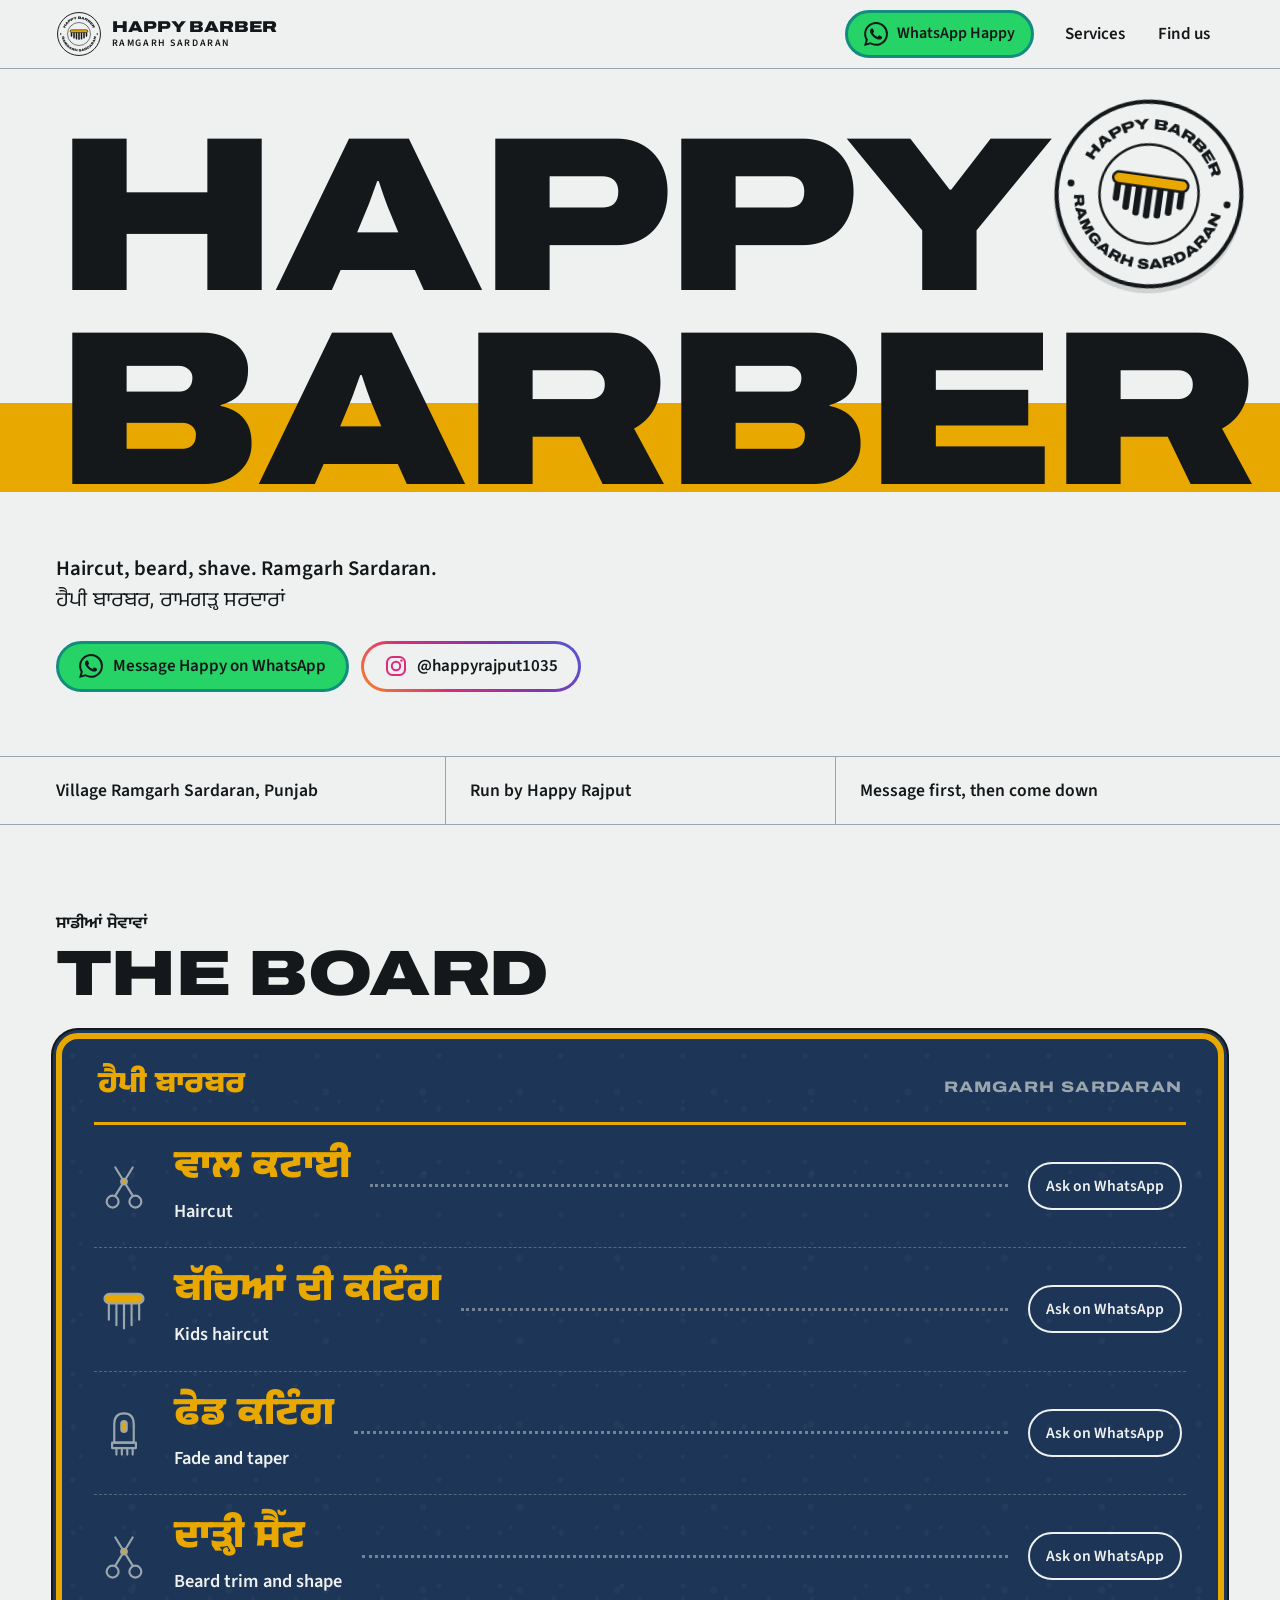
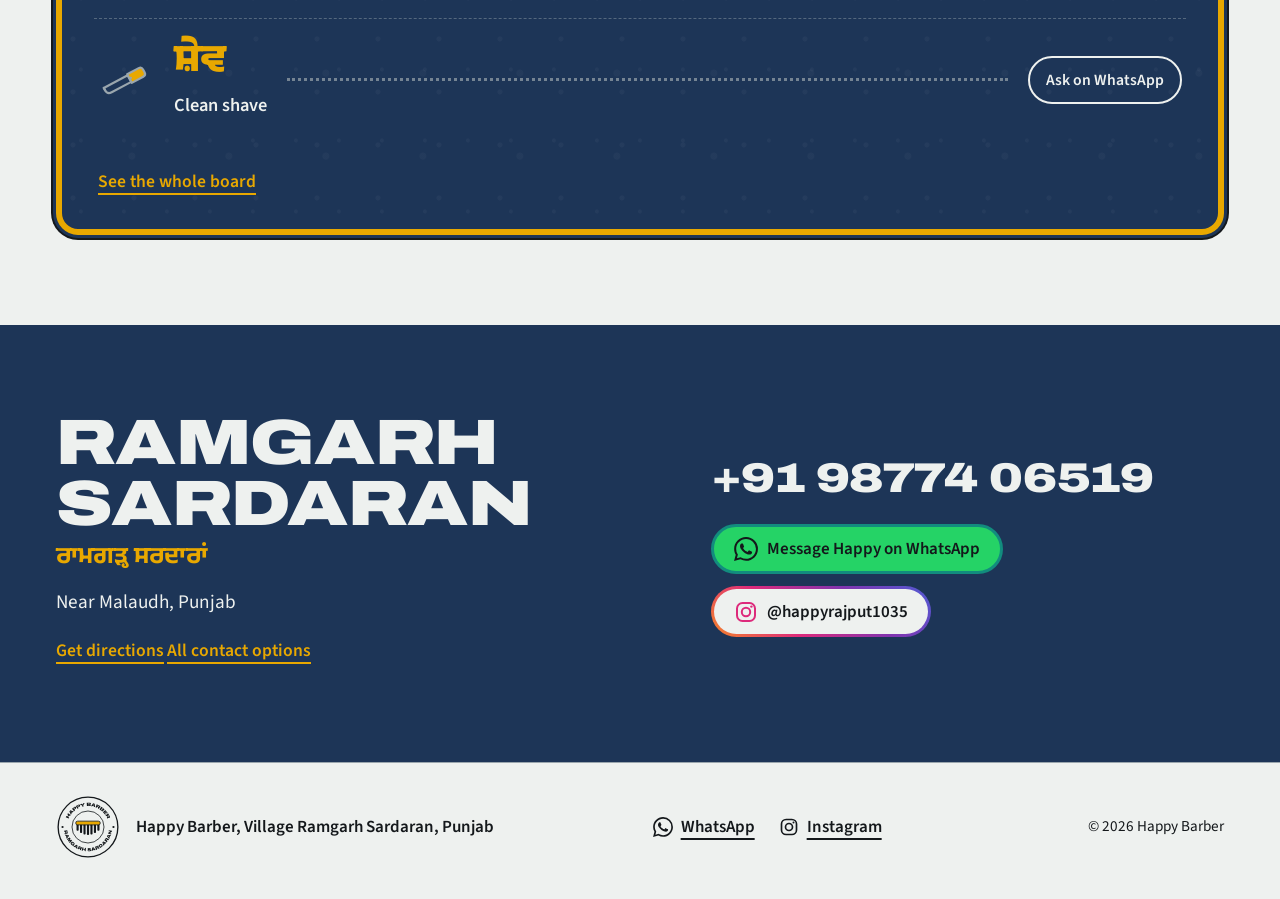
==== index.html @ 58f1adb6 "Build the Happy Barber site: home, services board and contact pages, comb-smile seal, styles and scr" ====
<!DOCTYPE html>
<html lang="en" class="no-js">
<head>
<meta charset="utf-8">
<meta name="viewport" content="width=device-width, initial-scale=1">
<title>Happy Barber, Ramgarh Sardaran | Haircut, beard and shave</title>
<meta name="description" content="Happy Barber is the village barber of Ramgarh Sardaran, Punjab. Haircut, beard and shave. Message Happy Rajput on WhatsApp and come down.">
<meta name="theme-color" content="#EEF1EF">
<meta property="og:type" content="website">
<meta property="og:site_name" content="Happy Barber">
<meta property="og:title" content="Happy Barber, Ramgarh Sardaran | Haircut, beard and shave">
<meta property="og:description" content="Happy Barber is the village barber of Ramgarh Sardaran, Punjab. Haircut, beard and shave. Message Happy Rajput on WhatsApp and come down.">
<meta property="og:image" content="images/og-card.png">
<meta property="og:image:width" content="1200">
<meta property="og:image:height" content="630">
<meta property="og:image:alt" content="Happy Barber seal and wordmark, Ramgarh Sardaran">
<meta name="twitter:card" content="summary_large_image">
<meta name="twitter:title" content="Happy Barber, Ramgarh Sardaran | Haircut, beard and shave">
<meta name="twitter:description" content="Happy Barber is the village barber of Ramgarh Sardaran, Punjab. Haircut, beard and shave. Message Happy Rajput on WhatsApp and come down.">
<meta name="twitter:image" content="images/og-card.png">
<link rel="icon" href="images/favicon.svg" type="image/svg+xml">
<link rel="apple-touch-icon" href="images/apple-touch-icon.png">
<link rel="preconnect" href="https://fonts.googleapis.com">
<link rel="preconnect" href="https://fonts.gstatic.com" crossorigin>
<link rel="stylesheet" href="https://fonts.googleapis.com/css2?family=Anek+Gurmukhi:wght@400..800&amp;family=Archivo:wdth,wght@125,800..900&amp;family=Source+Sans+3:wght@400;600&amp;display=swap">
<link rel="stylesheet" href="styles.css">
<script src="main.js"></script>
<script type="application/ld+json">
{
  "@context": "https://schema.org",
  "@type": "HairSalon",
  "name": "Happy Barber",
  "telephone": "+919877406519",
  "address": {
    "@type": "PostalAddress",
    "addressLocality": "Ramgarh Sardaran",
    "addressRegion": "Punjab",
    "postalCode": "141119",
    "addressCountry": "IN"
  },
  "sameAs": ["https://www.instagram.com/happyrajput1035/"]
}
</script>
</head>
<body>
<a class="skip-link" href="#main">Skip to content</a>
<header class="site-header" id="top">
  <div class="wrap site-header__inner">
    <a class="lockup" href="index.html" aria-label="Happy Barber, Ramgarh Sardaran, home">
      <!-- fallback logo, designed in-house, replace if the client supplies a real one -->
      <img src="images/logo.svg" width="46" height="46" alt="">
      <span>
        <span class="lockup__name">Happy Barber</span>
        <span class="lockup__sub">Ramgarh Sardaran</span>
      </span>
    </a>
    <a class="btn btn--wa btn--sm wa-pill" href="https://wa.me/919877406519?text=Sat%20Sri%20Akal%20Happy%2C%20I%20want%20to%20book%20a%20cut." target="_blank" rel="noopener noreferrer" aria-label="WhatsApp Happy">
      <svg viewBox="0 0 24 24" aria-hidden="true" focusable="false"><path d="M17.472 14.382c-.297-.149-1.758-.867-2.03-.967-.273-.099-.471-.148-.67.15-.197.297-.767.966-.94 1.164-.173.199-.347.223-.644.075-.297-.15-1.255-.463-2.39-1.475-.883-.788-1.48-1.761-1.653-2.059-.173-.297-.018-.458.13-.606.134-.133.298-.347.446-.52.149-.174.198-.298.298-.497.099-.198.05-.371-.025-.52-.075-.149-.669-1.612-.916-2.207-.242-.579-.487-.5-.669-.51-.173-.008-.371-.01-.57-.01-.198 0-.52.074-.792.372-.272.297-1.04 1.016-1.04 2.479 0 1.462 1.065 2.875 1.213 3.074.149.198 2.096 3.2 5.077 4.487.709.306 1.262.489 1.694.625.712.227 1.36.195 1.871.118.571-.085 1.758-.719 2.006-1.413.248-.694.248-1.289.173-1.413-.074-.124-.272-.198-.57-.347m-5.421 7.403h-.004a9.87 9.87 0 01-5.031-1.378l-.361-.214-3.741.982.998-3.648-.235-.374a9.86 9.86 0 01-1.51-5.26c.001-5.45 4.436-9.884 9.888-9.884 2.64 0 5.122 1.03 6.988 2.898a9.825 9.825 0 012.893 6.994c-.003 5.45-4.437 9.884-9.885 9.884m8.413-18.297A11.815 11.815 0 0012.05 0C5.495 0 .16 5.335.157 11.892c0 2.096.547 4.142 1.588 5.945L.057 24l6.305-1.654a11.882 11.882 0 005.683 1.448h.005c6.554 0 11.89-5.335 11.893-11.893a11.821 11.821 0 00-3.48-8.413Z"/></svg><span class="wa-pill__text">WhatsApp<span class="wa-pill__extra"> Happy</span></span>
    </a>
    <button class="nav-toggle" type="button" aria-expanded="false" aria-controls="site-nav" aria-label="Menu">
      <span class="nav-toggle__bars"></span>
    </button>
    <nav class="site-nav" id="site-nav" aria-label="Main">
      <a href="services.html">Services</a>
      <a href="contact.html">Find us</a>
    </nav>
  </div>
</header>
<main id="main" tabindex="-1">

  <section class="hero" aria-labelledby="hero-title">
    <!-- fallback logo, designed in-house, replace if the client supplies a real one -->
    <img class="hero__seal" src="images/logo.svg" width="300" height="300" alt="Happy Barber seal, a comb whose teeth form a smile">
    <div class="wrap hero__inner">
      <h1 class="hero__mark" id="hero-title"><span>Happy</span><span class="hero__barber">Barber</span></h1>
      <div class="hero__body">
        <p class="hero__line">Haircut, beard, shave. Ramgarh Sardaran.</p>
        <p class="hero__pa" lang="pa">ਹੈਪੀ ਬਾਰਬਰ, ਰਾਮਗੜ੍ਹ ਸਰਦਾਰਾਂ</p>
        <div class="hero__cta">
          <a class="btn btn--wa" href="https://wa.me/919877406519?text=Sat%20Sri%20Akal%20Happy%2C%20I%20want%20to%20book%20a%20cut." target="_blank" rel="noopener noreferrer"><svg viewBox="0 0 24 24" aria-hidden="true" focusable="false"><path d="M17.472 14.382c-.297-.149-1.758-.867-2.03-.967-.273-.099-.471-.148-.67.15-.197.297-.767.966-.94 1.164-.173.199-.347.223-.644.075-.297-.15-1.255-.463-2.39-1.475-.883-.788-1.48-1.761-1.653-2.059-.173-.297-.018-.458.13-.606.134-.133.298-.347.446-.52.149-.174.198-.298.298-.497.099-.198.05-.371-.025-.52-.075-.149-.669-1.612-.916-2.207-.242-.579-.487-.5-.669-.51-.173-.008-.371-.01-.57-.01-.198 0-.52.074-.792.372-.272.297-1.04 1.016-1.04 2.479 0 1.462 1.065 2.875 1.213 3.074.149.198 2.096 3.2 5.077 4.487.709.306 1.262.489 1.694.625.712.227 1.36.195 1.871.118.571-.085 1.758-.719 2.006-1.413.248-.694.248-1.289.173-1.413-.074-.124-.272-.198-.57-.347m-5.421 7.403h-.004a9.87 9.87 0 01-5.031-1.378l-.361-.214-3.741.982.998-3.648-.235-.374a9.86 9.86 0 01-1.51-5.26c.001-5.45 4.436-9.884 9.888-9.884 2.64 0 5.122 1.03 6.988 2.898a9.825 9.825 0 012.893 6.994c-.003 5.45-4.437 9.884-9.885 9.884m8.413-18.297A11.815 11.815 0 0012.05 0C5.495 0 .16 5.335.157 11.892c0 2.096.547 4.142 1.588 5.945L.057 24l6.305-1.654a11.882 11.882 0 005.683 1.448h.005c6.554 0 11.89-5.335 11.893-11.893a11.821 11.821 0 00-3.48-8.413Z"/></svg>Message Happy on WhatsApp</a>
          <a class="btn btn--ig" href="https://www.instagram.com/happyrajput1035/" target="_blank" rel="noopener noreferrer"><svg viewBox="0 0 24 24" aria-hidden="true" focusable="false"><rect x="3" y="3" width="18" height="18" rx="5.5"/><circle cx="12" cy="12" r="4.2"/><circle class="dot" cx="17.4" cy="6.6" r="1.2"/></svg>@happyrajput1035</a>
        </div>
      </div>
    </div>
  </section>

  <section class="facts" aria-label="At a glance">
    <div class="wrap">
      <ul>
        <li>Village Ramgarh Sardaran, Punjab</li>
        <li>Run by Happy Rajput</li>
        <li>Message first, then come down</li>
      </ul>
    </div>
  </section>

  <section class="section" aria-labelledby="board-title">
    <div class="wrap">
      <div class="section__head">
        <span class="eyebrow" lang="pa">ਸਾਡੀਆਂ ਸੇਵਾਵਾਂ</span>
        <h2 class="display section__title" id="board-title">The Board</h2>
      </div>
      <!-- TO CONFIRM: the service list is a generic village barber menu, not Happy's confirmed list. -->
    <div class="board">
      <div class="board__plate">
        <span class="board__plate-pa" lang="pa">ਹੈਪੀ ਬਾਰਬਰ</span>
        <span class="board__plate-en">Ramgarh Sardaran</span>
      </div>
      <ul class="board__rows">
      <li class="board__row">
        <svg class="tool" viewBox="0 0 48 48" aria-hidden="true" focusable="false"><use href="#t-scissors"/></svg>
        <div class="board__text">
          <span class="board__pa" lang="pa">ਵਾਲ ਕਟਾਈ</span>
          <span class="board__en">Haircut</span>
        </div>
        <div class="board__action">
          <span class="board__leader" aria-hidden="true"></span>
          <!-- <span class="rate">Rs 000</span> -->
          <a class="pill" data-service="haircut" href="https://wa.me/919877406519?text=Sat%20Sri%20Akal%20Happy%2C%20I%20want%20a%20haircut%20at%20your%20shop%20in%20Ramgarh%20Sardaran.%20Are%20you%20free%20today%3F" target="_blank" rel="noopener noreferrer">Ask on WhatsApp<span class="visually-hidden">: Haircut</span></a>
        </div>
      </li>
      <li class="board__row">
        <svg class="tool" viewBox="0 0 48 48" aria-hidden="true" focusable="false"><use href="#t-comb"/></svg>
        <div class="board__text">
          <span class="board__pa" lang="pa">ਬੱਚਿਆਂ ਦੀ ਕਟਿੰਗ</span>
          <span class="board__en">Kids haircut</span>
        </div>
        <div class="board__action">
          <span class="board__leader" aria-hidden="true"></span>
          <!-- <span class="rate">Rs 000</span> -->
          <a class="pill" data-service="kids haircut" href="https://wa.me/919877406519?text=Sat%20Sri%20Akal%20Happy%2C%20I%20want%20a%20kids%20haircut%20at%20your%20shop%20in%20Ramgarh%20Sardaran.%20Are%20you%20free%20today%3F" target="_blank" rel="noopener noreferrer">Ask on WhatsApp<span class="visually-hidden">: Kids haircut</span></a>
        </div>
      </li>
      <li class="board__row">
        <svg class="tool" viewBox="0 0 48 48" aria-hidden="true" focusable="false"><use href="#t-clipper"/></svg>
        <div class="board__text">
          <span class="board__pa" lang="pa">ਫੇਡ ਕਟਿੰਗ</span>
          <span class="board__en">Fade and taper</span>
        </div>
        <div class="board__action">
          <span class="board__leader" aria-hidden="true"></span>
          <!-- <span class="rate">Rs 000</span> -->
          <a class="pill" data-service="fade and taper" href="https://wa.me/919877406519?text=Sat%20Sri%20Akal%20Happy%2C%20I%20want%20a%20fade%20and%20taper%20at%20your%20shop%20in%20Ramgarh%20Sardaran.%20Are%20you%20free%20today%3F" target="_blank" rel="noopener noreferrer">Ask on WhatsApp<span class="visually-hidden">: Fade and taper</span></a>
        </div>
      </li>
      <li class="board__row">
        <svg class="tool" viewBox="0 0 48 48" aria-hidden="true" focusable="false"><use href="#t-scissors"/></svg>
        <div class="board__text">
          <span class="board__pa" lang="pa">ਦਾੜ੍ਹੀ ਸੈੱਟ</span>
          <span class="board__en">Beard trim and shape</span>
        </div>
        <div class="board__action">
          <span class="board__leader" aria-hidden="true"></span>
          <!-- <span class="rate">Rs 000</span> -->
          <a class="pill" data-service="beard trim and shape" href="https://wa.me/919877406519?text=Sat%20Sri%20Akal%20Happy%2C%20I%20want%20a%20beard%20trim%20and%20shape%20at%20your%20shop%20in%20Ramgarh%20Sardaran.%20Are%20you%20free%20today%3F" target="_blank" rel="noopener noreferrer">Ask on WhatsApp<span class="visually-hidden">: Beard trim and shape</span></a>
        </div>
      </li>
      <li class="board__row">
        <svg class="tool" viewBox="0 0 48 48" aria-hidden="true" focusable="false"><use href="#t-razor"/></svg>
        <div class="board__text">
          <span class="board__pa" lang="pa">ਸ਼ੇਵ</span>
          <span class="board__en">Clean shave</span>
        </div>
        <div class="board__action">
          <span class="board__leader" aria-hidden="true"></span>
          <!-- <span class="rate">Rs 000</span> -->
          <a class="pill" data-service="clean shave" href="https://wa.me/919877406519?text=Sat%20Sri%20Akal%20Happy%2C%20I%20want%20a%20clean%20shave%20at%20your%20shop%20in%20Ramgarh%20Sardaran.%20Are%20you%20free%20today%3F" target="_blank" rel="noopener noreferrer">Ask on WhatsApp<span class="visually-hidden">: Clean shave</span></a>
        </div>
      </li>
      </ul>
      <p class="board__more"><a href="services.html">See the whole board</a></p>
    </div>
    </div>
  </section>

  <section class="band" aria-labelledby="find-title">
    <div class="wrap band__grid">
      <div>
        <h2 class="display band__place" id="find-title">Ramgarh Sardaran</h2>
        <span class="band__pa" lang="pa">ਰਾਮਗੜ੍ਹ ਸਰਦਾਰਾਂ</span>
        <p class="band__near">Near Malaudh, Punjab</p>
        <a class="link-light" href="https://www.google.com/maps/search/?api=1&amp;query=Ramgarh+Sardaran+Punjab+141119" target="_blank" rel="noopener noreferrer">Get directions</a>
        <a class="link-light" href="contact.html">All contact options</a>
      </div>
      <div>
        <a class="band__phone" href="tel:+919877406519" aria-label="Call Happy on +91 98774 06519">+91 98774 06519</a>
        <div class="band__cta">
        <a class="btn btn--wa" href="https://wa.me/919877406519?text=Sat%20Sri%20Akal%20Happy%2C%20I%20want%20to%20book%20a%20cut." target="_blank" rel="noopener noreferrer"><svg viewBox="0 0 24 24" aria-hidden="true" focusable="false"><path d="M17.472 14.382c-.297-.149-1.758-.867-2.03-.967-.273-.099-.471-.148-.67.15-.197.297-.767.966-.94 1.164-.173.199-.347.223-.644.075-.297-.15-1.255-.463-2.39-1.475-.883-.788-1.48-1.761-1.653-2.059-.173-.297-.018-.458.13-.606.134-.133.298-.347.446-.52.149-.174.198-.298.298-.497.099-.198.05-.371-.025-.52-.075-.149-.669-1.612-.916-2.207-.242-.579-.487-.5-.669-.51-.173-.008-.371-.01-.57-.01-.198 0-.52.074-.792.372-.272.297-1.04 1.016-1.04 2.479 0 1.462 1.065 2.875 1.213 3.074.149.198 2.096 3.2 5.077 4.487.709.306 1.262.489 1.694.625.712.227 1.36.195 1.871.118.571-.085 1.758-.719 2.006-1.413.248-.694.248-1.289.173-1.413-.074-.124-.272-.198-.57-.347m-5.421 7.403h-.004a9.87 9.87 0 01-5.031-1.378l-.361-.214-3.741.982.998-3.648-.235-.374a9.86 9.86 0 01-1.51-5.26c.001-5.45 4.436-9.884 9.888-9.884 2.64 0 5.122 1.03 6.988 2.898a9.825 9.825 0 012.893 6.994c-.003 5.45-4.437 9.884-9.885 9.884m8.413-18.297A11.815 11.815 0 0012.05 0C5.495 0 .16 5.335.157 11.892c0 2.096.547 4.142 1.588 5.945L.057 24l6.305-1.654a11.882 11.882 0 005.683 1.448h.005c6.554 0 11.89-5.335 11.893-11.893a11.821 11.821 0 00-3.48-8.413Z"/></svg>Message Happy on WhatsApp</a>
        <a class="btn btn--ig" href="https://www.instagram.com/happyrajput1035/" target="_blank" rel="noopener noreferrer"><svg viewBox="0 0 24 24" aria-hidden="true" focusable="false"><rect x="3" y="3" width="18" height="18" rx="5.5"/><circle cx="12" cy="12" r="4.2"/><circle class="dot" cx="17.4" cy="6.6" r="1.2"/></svg>@happyrajput1035</a>
      </div>
      </div>
    </div>
  </section>

  <!-- PHOTO SLOT: from-the-chair row, 3 images, 4:5 -->
  <!-- Hidden by CSS until photos exist. To use it: add the class has-photos to the section,
       then paste three pictures into the row, for example:
       <picture><source srcset="images/example.webp" type="image/webp"><img src="images/example.jpg" alt="Describe what the photo shows" width="800" height="1000" loading="lazy"></picture> -->
  <section class="section chair" aria-labelledby="chair-title">
    <div class="wrap">
      <h2 class="display section__title" id="chair-title">From the chair</h2>
      <div class="chair__row">
      </div>
    </div>
  </section>

</main>
<footer class="site-footer">
  <div class="wrap site-footer__grid">
    <div class="site-footer__id">
      <img src="images/logo.svg" width="64" height="64" alt="Happy Barber seal, a comb with a smile">
      <p class="site-footer__name">Happy Barber, Village Ramgarh Sardaran, Punjab</p>
    </div>
    <div class="site-footer__links">
      <a href="https://wa.me/919877406519?text=Sat%20Sri%20Akal%20Happy%2C%20I%20want%20to%20book%20a%20cut." target="_blank" rel="noopener noreferrer"><svg class="g-wa" viewBox="0 0 24 24" aria-hidden="true" focusable="false"><path d="M17.472 14.382c-.297-.149-1.758-.867-2.03-.967-.273-.099-.471-.148-.67.15-.197.297-.767.966-.94 1.164-.173.199-.347.223-.644.075-.297-.15-1.255-.463-2.39-1.475-.883-.788-1.48-1.761-1.653-2.059-.173-.297-.018-.458.13-.606.134-.133.298-.347.446-.52.149-.174.198-.298.298-.497.099-.198.05-.371-.025-.52-.075-.149-.669-1.612-.916-2.207-.242-.579-.487-.5-.669-.51-.173-.008-.371-.01-.57-.01-.198 0-.52.074-.792.372-.272.297-1.04 1.016-1.04 2.479 0 1.462 1.065 2.875 1.213 3.074.149.198 2.096 3.2 5.077 4.487.709.306 1.262.489 1.694.625.712.227 1.36.195 1.871.118.571-.085 1.758-.719 2.006-1.413.248-.694.248-1.289.173-1.413-.074-.124-.272-.198-.57-.347m-5.421 7.403h-.004a9.87 9.87 0 01-5.031-1.378l-.361-.214-3.741.982.998-3.648-.235-.374a9.86 9.86 0 01-1.51-5.26c.001-5.45 4.436-9.884 9.888-9.884 2.64 0 5.122 1.03 6.988 2.898a9.825 9.825 0 012.893 6.994c-.003 5.45-4.437 9.884-9.885 9.884m8.413-18.297A11.815 11.815 0 0012.05 0C5.495 0 .16 5.335.157 11.892c0 2.096.547 4.142 1.588 5.945L.057 24l6.305-1.654a11.882 11.882 0 005.683 1.448h.005c6.554 0 11.89-5.335 11.893-11.893a11.821 11.821 0 00-3.48-8.413Z"/></svg>WhatsApp</a>
      <a href="https://www.instagram.com/happyrajput1035/" target="_blank" rel="noopener noreferrer"><svg class="g-ig" viewBox="0 0 24 24" aria-hidden="true" focusable="false"><rect x="3" y="3" width="18" height="18" rx="5.5"/><circle cx="12" cy="12" r="4.2"/><circle class="dot" cx="17.4" cy="6.6" r="1.2"/></svg>Instagram</a>
    </div>
    <p class="site-footer__copy">&copy; <span data-year>2026</span> Happy Barber</p>
  </div>
</footer>
<svg class="visually-hidden" aria-hidden="true" focusable="false">
  <symbol id="t-scissors" viewBox="0 0 48 48">
    <path d="M16 32 L32 6"/>
    <path d="M32 32 L16 6"/>
    <circle cx="13.5" cy="37.5" r="5.5"/>
    <circle cx="34.5" cy="37.5" r="5.5"/>
    <circle cx="24" cy="19" r="2.6" fill="var(--sarson)"/>
  </symbol>
  <symbol id="t-comb" viewBox="0 0 48 48">
    <rect x="6" y="9" width="36" height="9" rx="4.5" fill="var(--sarson)"/>
    <path d="M10 18 V33"/>
    <path d="M17 18 V38"/>
    <path d="M24 18 V41"/>
    <path d="M31 18 V38"/>
    <path d="M38 18 V33"/>
  </symbol>
  <symbol id="t-razor" viewBox="0 0 48 48">
    <g transform="rotate(-28 24 25)">
      <path d="M5 21 H30 V28 H9.5 Q5 28 5 23.5 Z"/>
      <path d="M5 21 V23.5"/>
      <path d="M30 20 H42 Q45 20 45 23 V26 Q45 29 42 29 H30 Z" fill="var(--sarson)"/>
      <circle cx="31.5" cy="24.5" r="1" fill="var(--steel)" stroke="none"/>
    </g>
  </symbol>
  <symbol id="t-clipper" viewBox="0 0 48 48">
    <path d="M15 15 Q15 5 24 5 Q33 5 33 15 V32 H15 Z"/>
    <path d="M13 32 H35 V37 H13 Z"/>
    <path d="M17 37 V43"/>
    <path d="M22 37 V43"/>
    <path d="M27 37 V43"/>
    <path d="M32 37 V43"/>
    <rect x="21.5" y="12" width="5" height="10" rx="2.5" fill="var(--sarson)"/>
  </symbol>
</svg>
</body>
</html>
---- styles.css ----
/*
  Happy Barber, Ramgarh Sardaran.
  One stylesheet for all three pages.

  Type pairing, in plain words: Archivo set wide and heavy works like the
  stencilled lettering on a shop front, so it carries the sign. Source Sans 3
  is a friendly humanist sans, so it carries the reading. Anek Gurmukhi carries
  every Punjabi line, set a little bigger than the Latin text beside it because
  Gurmukhi sits smaller on the line.

  Palette comes from the real subject: shaving lather, a steel blade, a
  Punjabi dastaar and winter mustard fields. WhatsApp green and the Instagram
  gradient are used on the contact buttons only.
*/

:root {
  --lather: #EEF1EF;
  --razor: #14181B;
  --dastaar: #1D3557;
  --sarson: #E8A800;
  --steel: #9AA6AD;

  --wa: #25D366;
  --wa-deep: #128C7E;
  --ig-1: #F58529;
  --ig-2: #DD2A7B;
  --ig-3: #8134AF;
  --ig-4: #515BD4;

  --font-display: "Archivo", system-ui, -apple-system, "Segoe UI", Roboto, sans-serif;
  --font-body: "Source Sans 3", system-ui, -apple-system, "Segoe UI", Roboto, sans-serif;
  --font-pa: "Anek Gurmukhi", "Noto Sans Gurmukhi", "Raavi", system-ui, -apple-system, "Segoe UI", Roboto, sans-serif;

  --gutter: 16px;
  --max: 1200px;
  --radius: 22px;
  --header-h: 68px;
}

*, *::before, *::after { box-sizing: border-box; }

html {
  -webkit-text-size-adjust: 100%;
  text-size-adjust: 100%;
}

body {
  margin: 0;
  background: var(--lather);
  color: var(--razor);
  font-family: var(--font-body);
  font-size: 1.0625rem;
  line-height: 1.55;
  font-weight: 400;
}

img, svg { display: block; max-width: 100%; }

h1, h2, h3, p, ul, ol, figure { margin: 0; }

ul, ol { padding: 0; list-style: none; }

a { color: inherit; }

[lang="pa"] {
  font-family: var(--font-pa);
  font-size: 1.12em;
  line-height: 1.35;
}

[id] { scroll-margin-top: calc(var(--header-h) + 16px); }

/* Focus: sarson ring with a razor inner ring so it shows on every background. */
:focus-visible {
  outline: 3px solid var(--sarson);
  outline-offset: 3px;
  box-shadow: 0 0 0 3px var(--razor);
}

.visually-hidden {
  position: absolute;
  width: 1px;
  height: 1px;
  margin: -1px;
  padding: 0;
  overflow: hidden;
  clip: rect(0 0 0 0);
  white-space: nowrap;
  border: 0;
}

.skip-link {
  position: absolute;
  left: var(--gutter);
  top: 8px;
  z-index: 100;
  padding: 0.75rem 1rem;
  background: var(--razor);
  color: var(--lather);
  font-weight: 600;
  transform: translateY(-200%);
}
.skip-link:focus { transform: translateY(0); }

.wrap {
  width: 100%;
  max-width: var(--max);
  margin-inline: auto;
  padding-inline: var(--gutter);
}

/* Display lettering */
.display {
  font-family: var(--font-display);
  font-stretch: 125%;
  font-weight: 900;
  text-transform: uppercase;
  letter-spacing: -0.01em;
  line-height: 0.95;
}

.eyebrow {
  display: block;
  margin-bottom: 0.4rem;
  font-weight: 600;
  font-size: 1.05rem;
}

/* ---------- Buttons ---------- */

.btn {
  display: inline-flex;
  align-items: center;
  justify-content: center;
  gap: 0.6rem;
  min-height: 48px;
  padding: 0.65rem 1.25rem;
  border: 3px solid transparent;
  border-radius: 999px;
  font-family: var(--font-body);
  font-weight: 600;
  font-size: 1.0625rem;
  line-height: 1.2;
  text-decoration: none;
  cursor: pointer;
}

.btn svg { width: 24px; height: 24px; flex: none; }

.btn--wa {
  background: var(--wa);
  border-color: var(--wa-deep);
  color: var(--razor);
}
.btn--wa svg { fill: var(--razor); }

.btn--ig {
  color: var(--razor);
  background:
    linear-gradient(var(--lather), var(--lather)) padding-box,
    linear-gradient(45deg, var(--ig-1), var(--ig-2), var(--ig-3), var(--ig-4)) border-box;
}
.btn--ig svg { fill: none; stroke: var(--ig-2); stroke-width: 2; }
.btn--ig svg .dot { fill: var(--ig-2); stroke: none; }

.btn--call {
  background: var(--razor);
  border-color: var(--razor);
  color: var(--lather);
}
.btn--call svg { fill: var(--lather); }

.btn--sm { min-height: 48px; padding: 0.5rem 1rem; font-size: 1rem; }

@media (prefers-reduced-motion: no-preference) {
  .btn, .pill { transition: transform 0.15s ease; }
  .btn:hover, .pill:hover { transform: translateY(-2px); }
}

/* ---------- Header ---------- */

.site-header {
  position: sticky;
  top: 0;
  z-index: 40;
  background: var(--lather);
  border-bottom: 1px solid var(--steel);
}
.site-header.is-hidden { transform: translateY(-100%); }

.site-header__inner {
  display: flex;
  flex-wrap: wrap;
  align-items: center;
  gap: 0.5rem 0.75rem;
  min-height: var(--header-h);
  padding-block: 8px;
}

.lockup {
  display: flex;
  align-items: center;
  gap: 0.6rem;
  margin-right: auto;
  text-decoration: none;
  min-height: 48px;
}
.lockup img { width: 46px; height: 46px; flex: none; }
.lockup__name {
  display: block;
  font-family: var(--font-display);
  font-stretch: 125%;
  font-weight: 900;
  text-transform: uppercase;
  letter-spacing: 0;
  font-size: 0.98rem;
  line-height: 1;
}
.lockup__sub {
  display: block;
  margin-top: 4px;
  font-size: 0.62rem;
  font-weight: 600;
  letter-spacing: 0.16em;
  text-transform: uppercase;
  line-height: 1;
}

.site-nav { display: flex; gap: 0.25rem; }
.site-nav a {
  display: inline-flex;
  align-items: center;
  min-height: 48px;
  padding: 0 0.9rem;
  font-weight: 600;
  text-decoration: none;
}
.site-nav a:hover { text-decoration: underline; text-underline-offset: 6px; text-decoration-thickness: 3px; text-decoration-color: var(--sarson); }
.site-nav a[aria-current="page"] { text-decoration: underline; text-underline-offset: 6px; text-decoration-thickness: 3px; text-decoration-color: var(--sarson); }

.nav-toggle {
  display: none;
  align-items: center;
  justify-content: center;
  width: 48px;
  height: 48px;
  padding: 0;
  border: 2px solid var(--razor);
  border-radius: 12px;
  background: transparent;
  color: var(--razor);
  cursor: pointer;
}
.nav-toggle__bars,
.nav-toggle__bars::before,
.nav-toggle__bars::after {
  display: block;
  width: 22px;
  height: 3px;
  background: var(--razor);
  border-radius: 2px;
}
.nav-toggle__bars { position: relative; }
.nav-toggle__bars::before, .nav-toggle__bars::after { content: ""; position: absolute; left: 0; }
.nav-toggle__bars::before { top: -7px; }
.nav-toggle__bars::after { top: 7px; }
.nav-toggle[aria-expanded="true"] .nav-toggle__bars { background: transparent; }
.nav-toggle[aria-expanded="true"] .nav-toggle__bars::before { top: 0; transform: rotate(45deg); }
.nav-toggle[aria-expanded="true"] .nav-toggle__bars::after { top: 0; transform: rotate(-45deg); }

@media (max-width: 859px) {
  .nav-toggle { display: inline-flex; }
  .no-js .nav-toggle { display: none; }
  .site-nav {
    order: 5;
    flex-basis: 100%;
    flex-direction: column;
    gap: 0;
    padding-bottom: 8px;
  }
  .site-nav a { border-top: 1px solid var(--steel); }
  html:not(.no-js) .site-nav { display: none; }
  html:not(.no-js) .site-nav.is-open { display: flex; }
  .no-js .site-nav { flex-direction: row; }
  .no-js .site-nav a { border-top: 0; }
}

@media (max-width: 479px) {
  .wa-pill__extra { display: none; }
  .lockup { min-width: 0; }
  .lockup img { width: 40px; height: 40px; }
  .lockup__name { font-size: 0.86rem; }
}

@media (max-width: 399px) {
  .wa-pill { padding-inline: 0.5rem; }
  .wa-pill__text {
    position: absolute; width: 1px; height: 1px; margin: -1px; overflow: hidden;
    clip: rect(0 0 0 0); white-space: nowrap;
  }
}

@media (min-width: 860px) {
  .site-header__inner { flex-wrap: nowrap; gap: 1rem; }
  .lockup { margin-right: auto; }
}

/* ---------- Hero ---------- */

.hero {
  position: relative;
  overflow: hidden;
  padding-top: clamp(28px, 5vw, 64px);
}

.hero__inner { position: relative; }

.hero__mark {
  position: relative;
  isolation: isolate;
  font-family: var(--font-display);
  font-stretch: 125%;
  font-weight: 900;
  text-transform: uppercase;
  letter-spacing: -0.02em;
  line-height: 0.88;
  font-size: min(17.5vw, 220px);
}
.hero__mark span { display: block; }
.hero__barber { position: relative; }
.hero__barber::before {
  content: "";
  position: absolute;
  z-index: -1;
  left: -100vw;
  right: -100vw;
  top: 46%;
  bottom: 8%;
  background: var(--sarson);
}

.hero__seal {
  position: absolute;
  z-index: 2;
  right: 2vw;
  top: 14px;
  width: clamp(96px, 28vw, 130px);
  height: auto;
  transform: rotate(8deg);
  filter: drop-shadow(0 5px 0 rgba(20, 24, 27, 0.14));
}

@media (max-width: 759px) {
  .hero__inner { padding-top: 78px; }
}
@media (min-width: 760px) {
  .hero { padding-top: clamp(28px, 4vw, 56px); }
  .hero__seal { top: clamp(10px, 2vw, 30px); width: clamp(115px, 15.5vw, 230px); right: 2.5vw; }
}

.hero__body {
  padding-block: clamp(28px, 4vw, 48px) clamp(36px, 5vw, 64px);
  max-width: 40rem;
}
.hero__line { font-size: 1.3rem; font-weight: 600; line-height: 1.35; }
.hero__pa { margin-top: 0.35rem; font-size: 1.3rem; }
.hero__cta { display: flex; flex-wrap: wrap; gap: 0.75rem; margin-top: 1.5rem; }

@media (max-width: 599px) {
  .hero__cta .btn { width: 100%; }
}

/* ---------- Facts strip ---------- */

.facts { border-block: 1px solid var(--steel); }
.facts ul { display: grid; }
.facts li {
  padding: 1rem 0;
  font-weight: 600;
  font-size: 1.1rem;
}
.facts li + li { border-top: 1px solid var(--steel); }

@media (min-width: 768px) {
  .facts ul { grid-template-columns: repeat(3, 1fr); }
  .facts li { padding: 1.25rem 1.5rem; }
  .facts li:first-child { padding-left: 0; }
  .facts li + li { border-top: 0; border-left: 1px solid var(--steel); }
}

/* ---------- Section heads ---------- */

.section { padding-block: clamp(48px, 7vw, 96px); }

.section-tight { padding-block: 0 clamp(32px, 5vw, 56px); }

.section__head { margin-bottom: 1.75rem; max-width: 40rem; }
.section__title { font-size: clamp(2.2rem, 7vw, 4rem); }
.section__intro { margin-top: 0.75rem; font-size: 1.15rem; }

/* ---------- The Signboard ---------- */

.board {
  position: relative;
  background-color: var(--dastaar);
  /* Paint-chip wear: tiny flecks, CSS only, under 4 percent opacity. */
  background-image:
    radial-gradient(circle at 18% 32%, rgba(238, 241, 239, 0.035) 0 2px, transparent 3px),
    radial-gradient(circle at 72% 64%, rgba(238, 241, 239, 0.03) 0 3px, transparent 4px),
    radial-gradient(circle at 44% 88%, rgba(238, 241, 239, 0.035) 0 1.5px, transparent 2.5px);
  background-size: 61px 53px, 97px 83px, 43px 71px;
  border: 6px solid var(--sarson);
  border-radius: var(--radius);
  box-shadow: 0 0 0 3px var(--dastaar), 0 0 0 5px var(--razor);
  color: var(--lather);
  padding: 20px 14px 8px;
}

.board__plate {
  display: flex;
  flex-wrap: wrap;
  align-items: baseline;
  justify-content: space-between;
  gap: 0.25rem 1rem;
  padding: 0 4px 14px;
  border-bottom: 3px solid var(--sarson);
}
.board__plate-pa { color: var(--sarson); font-weight: 800; font-size: 1.5rem; }
.board__plate-en {
  font-family: var(--font-display);
  font-stretch: 125%;
  font-weight: 800;
  text-transform: uppercase;
  letter-spacing: 0.08em;
  font-size: 0.8rem;
  color: var(--steel);
}

.board__row {
  display: grid;
  grid-template-columns: 44px minmax(0, 1fr);
  grid-template-areas:
    "tool text"
    ". action";
  column-gap: 12px;
  row-gap: 4px;
  padding: 18px 4px;
  border-bottom: 1px dashed rgba(154, 166, 173, 0.45);
}
.board__row:last-child { border-bottom: 0; }

.tool {
  grid-area: tool;
  width: 44px;
  height: 44px;
  margin-top: 2px;
  fill: none;
  stroke: var(--steel);
  stroke-width: 2;
  stroke-linecap: round;
  stroke-linejoin: round;
}

.board__text { grid-area: text; min-width: 0; }
.board__pa {
  display: block;
  color: var(--sarson);
  font-family: var(--font-pa);
  font-weight: 800;
  font-size: clamp(1.75rem, 6.4vw, 2.5rem);
  line-height: 1.2;
}
.board__en {
  display: block;
  margin-top: 2px;
  font-weight: 600;
  font-size: 1.15rem;
  color: var(--lather);
}
.board__desc {
  display: block;
  margin-top: 4px;
  font-size: 1rem;
  color: var(--steel);
}

.board__action {
  grid-area: action;
  display: flex;
  align-items: center;
  gap: 10px;
  margin-top: 6px;
}
.board__leader {
  flex: 1;
  min-width: 16px;
  align-self: center;
  border-bottom: 3px dotted rgba(154, 166, 173, 0.7);
}

/* Prices slot: uncomment the span in the markup and these styles are ready. */
.rate {
  font-family: var(--font-display);
  font-stretch: 125%;
  font-weight: 800;
  color: var(--sarson);
  white-space: nowrap;
}

.pill {
  display: inline-flex;
  align-items: center;
  gap: 0.45rem;
  min-height: 48px;
  padding: 0.4rem 1rem;
  border: 2px solid var(--lather);
  border-radius: 999px;
  background: transparent;
  color: var(--lather);
  font-weight: 600;
  font-size: 0.98rem;
  line-height: 1.15;
  text-decoration: none;
  white-space: nowrap;
}
.pill:hover { background: var(--sarson); border-color: var(--sarson); color: var(--razor); }

.board__more { display: flex; justify-content: flex-start; padding: 16px 4px 12px; }
.board__more a {
  display: inline-flex;
  align-items: center;
  min-height: 48px;
  color: var(--sarson);
  font-weight: 600;
  font-size: 1.1rem;
  text-underline-offset: 6px;
  text-decoration-thickness: 2px;
}

@media (min-width: 640px) {
  .board { padding: 28px 32px 12px; }
  .board__plate-pa { font-size: 1.9rem; }
  .board__plate-en { font-size: 0.95rem; }
  .board__row {
    grid-template-columns: 56px auto minmax(24px, 1fr) auto;
    grid-template-areas: "tool text leader action";
    align-items: center;
    column-gap: 20px;
    padding: 22px 4px;
  }
  .tool { width: 52px; height: 52px; }
  .board__action { display: contents; }
  .board__leader { grid-area: leader; align-self: center; }
  .board__action .pill { grid-area: action; }
  .board__action .rate { grid-area: action; }
}

/* Reveal: rows start tucked and hidden only when JS marks them pending. */
@media (prefers-reduced-motion: no-preference) {
  .board__row { transition: opacity 0.4s ease, transform 0.4s ease; }
  .board__row.is-pending { opacity: 0; transform: translateY(8px); }
}

/* ---------- Find us band (navy) ---------- */

.band {
  background: var(--dastaar);
  color: var(--lather);
  padding-block: clamp(48px, 7vw, 88px);
}
.band__grid { display: grid; gap: 2rem; align-items: center; }
.band__place { font-size: clamp(2.2rem, 5vw, 4.25rem); color: var(--lather); }
.band__pa { display: block; margin-top: 0.6rem; color: var(--sarson); font-weight: 700; font-size: 1.5rem; }
.band__near { margin-top: 0.75rem; font-size: 1.2rem; }
.link-light {
  display: inline-flex;
  align-items: center;
  min-height: 48px;
  margin-top: 0.5rem;
  font-weight: 600;
  font-size: 1.1rem;
  color: var(--sarson);
  text-underline-offset: 6px;
  text-decoration-thickness: 2px;
}
.band__phone {
  display: inline-block;
  font-family: var(--font-display);
  font-stretch: 125%;
  font-weight: 900;
  font-size: clamp(1.6rem, 6.4vw, 2.6rem);
  letter-spacing: -0.01em;
  line-height: 1.2;
  color: var(--lather);
  text-decoration: none;
  padding-block: 0.25rem;
}
.band__phone:hover { text-decoration: underline; text-decoration-color: var(--sarson); text-decoration-thickness: 4px; text-underline-offset: 8px; }
.band__cta { display: flex; flex-wrap: wrap; gap: 0.75rem; margin-top: 1rem; }
.band__cta .btn { max-width: 100%; }
.band__big { font-size: clamp(2.2rem, 7.5vw, 4.5rem); max-width: 14ch; }
.band__big + .band__cta { margin-top: 1.75rem; }

@media (max-width: 599px) {
  .band__cta .btn { width: 100%; }
}
@media (min-width: 900px) {
  .band__grid { grid-template-columns: 1.15fr 1fr; gap: 4rem; }
}

/* ---------- From the chair (photo slot, hidden until photos exist) ---------- */

.chair { display: none; }
.chair.has-photos { display: block; }
.chair__row { display: grid; gap: 12px; grid-template-columns: repeat(3, 1fr); }
.chair__row img { width: 100%; aspect-ratio: 4 / 5; object-fit: cover; }

/* ---------- Page header (inner pages) ---------- */

.page-head { padding-block: clamp(36px, 6vw, 72px) clamp(20px, 3vw, 36px); }
.page-head .eyebrow { color: var(--razor); font-size: 1.35rem; font-weight: 700; }
.page-head h1 { font-size: clamp(3rem, 12vw, 7rem); }
.page-head p { margin-top: 1rem; max-width: 34rem; font-size: 1.2rem; }

/* ---------- Before you come ---------- */

.before {
  max-width: 44rem;
  padding: 1.5rem 1.25rem 1.5rem 1.5rem;
  background: rgba(255, 255, 255, 0.55);
  border: 1px solid var(--steel);
  border-left: 8px solid var(--sarson);
  border-radius: 6px;
}
.before h2 { font-size: clamp(1.6rem, 5vw, 2.2rem); }
.before ol { margin-top: 1rem; counter-reset: step; display: grid; gap: 0.9rem; }
.before li {
  position: relative;
  padding-left: 2.6rem;
  font-size: 1.15rem;
  counter-increment: step;
}
.before li::before {
  content: counter(step);
  position: absolute;
  left: 0;
  top: -0.05rem;
  display: grid;
  place-items: center;
  width: 1.9rem;
  height: 1.9rem;
  border-radius: 50%;
  background: var(--razor);
  color: var(--lather);
  font-family: var(--font-display);
  font-stretch: 125%;
  font-weight: 900;
  font-size: 0.95rem;
}

/* ---------- Contact page ---------- */

.cards { display: grid; gap: 16px; }
@media (min-width: 860px) { .cards { grid-template-columns: repeat(3, 1fr); } }

.card {
  display: flex;
  flex-direction: column;
  gap: 0.6rem;
  padding: 1.5rem;
  border-radius: 18px;
  border: 3px solid var(--razor);
  min-width: 0;
}
.card__glyph { width: 40px; height: 40px; }
.card__title { font-size: 1.5rem; line-height: 1.1; }
.card__title--handle { text-transform: none; letter-spacing: 0; font-size: 1.25rem; overflow-wrap: anywhere; }
.card__num { font-size: 1.15rem; font-weight: 600; }
.card .btn { margin-top: auto; align-self: flex-start; max-width: 100%; }
.card__links { display: flex; flex-wrap: wrap; gap: 0.5rem 1rem; margin-top: auto; }
.card__links .btn { margin-top: 0; }
.card__text-link {
  display: inline-flex;
  align-items: center;
  min-height: 48px;
  font-weight: 600;
  text-underline-offset: 6px;
  text-decoration-thickness: 2px;
}

.card--wa { background: var(--wa); border-color: var(--wa-deep); color: var(--razor); }
.card--wa .card__glyph { fill: var(--razor); }
.card--wa .btn { background: var(--razor); border-color: var(--razor); color: var(--lather); }

.card--call { background: var(--razor); color: var(--lather); }
.card--call .card__glyph { fill: var(--lather); }
.card--call .btn { background: var(--lather); border-color: var(--lather); color: var(--razor); }

.card--ig {
  border: 4px solid transparent;
  background:
    linear-gradient(var(--lather), var(--lather)) padding-box,
    linear-gradient(45deg, var(--ig-1), var(--ig-2), var(--ig-3), var(--ig-4)) border-box;
}
.card--ig .card__glyph { fill: none; stroke: var(--ig-2); stroke-width: 2; }
.card--ig .card__glyph .dot { fill: var(--ig-2); stroke: none; }

.where { display: grid; gap: 24px; margin-top: clamp(40px, 6vw, 72px); align-items: start; }
@media (min-width: 900px) { .where { grid-template-columns: 1.6fr 1fr; gap: 40px; } }

.map {
  width: 100%;
  aspect-ratio: 4 / 5;
  border: 3px solid var(--razor);
  border-radius: 18px;
  overflow: hidden;
  background: var(--steel);
}
.map iframe { width: 100%; height: 100%; border: 0; display: block; }
@media (min-width: 520px) { .map { aspect-ratio: 16 / 10; } }

.where__text h2 { font-size: clamp(1.8rem, 5vw, 2.6rem); }
.address { margin-top: 0.75rem; font-size: 1.3rem; font-weight: 600; font-style: normal; }
.where__text p { margin-top: 0.75rem; }
.where__links { display: flex; flex-direction: column; align-items: flex-start; margin-top: 1rem; }
.where__links a {
  display: inline-flex;
  align-items: center;
  min-height: 48px;
  font-weight: 600;
  font-size: 1.1rem;
  text-underline-offset: 6px;
  text-decoration-thickness: 2px;
}
.note {
  margin-top: clamp(32px, 5vw, 56px);
  padding: 1rem 1.25rem;
  max-width: 44rem;
  border-left: 8px solid var(--sarson);
  background: rgba(255, 255, 255, 0.55);
  font-size: 1.1rem;
  font-weight: 600;
}

/* ---------- Footer ---------- */

.site-footer { border-top: 1px solid var(--steel); padding-block: 2rem 2.5rem; }
.site-footer__grid { display: grid; gap: 1.25rem; align-items: center; }
.site-footer img { width: 64px; height: 64px; }
.site-footer__id { display: flex; align-items: center; gap: 1rem; }
.site-footer__name { font-weight: 600; }
.site-footer__links { display: flex; flex-wrap: wrap; gap: 0 1.5rem; }
.site-footer__links a {
  display: inline-flex;
  align-items: center;
  gap: 0.5rem;
  min-height: 48px;
  font-weight: 600;
  text-underline-offset: 6px;
  text-decoration-thickness: 2px;
}
.site-footer__links svg { width: 20px; height: 20px; }
.site-footer__links .g-wa { fill: currentColor; }
.site-footer__links .g-ig { fill: none; stroke: currentColor; stroke-width: 2; }
.site-footer__links .g-ig .dot { fill: currentColor; stroke: none; }
.site-footer__copy { font-size: 0.95rem; }

@media (min-width: 860px) {
  .site-footer__grid { grid-template-columns: 1.4fr 1fr auto; gap: 2rem; }
}
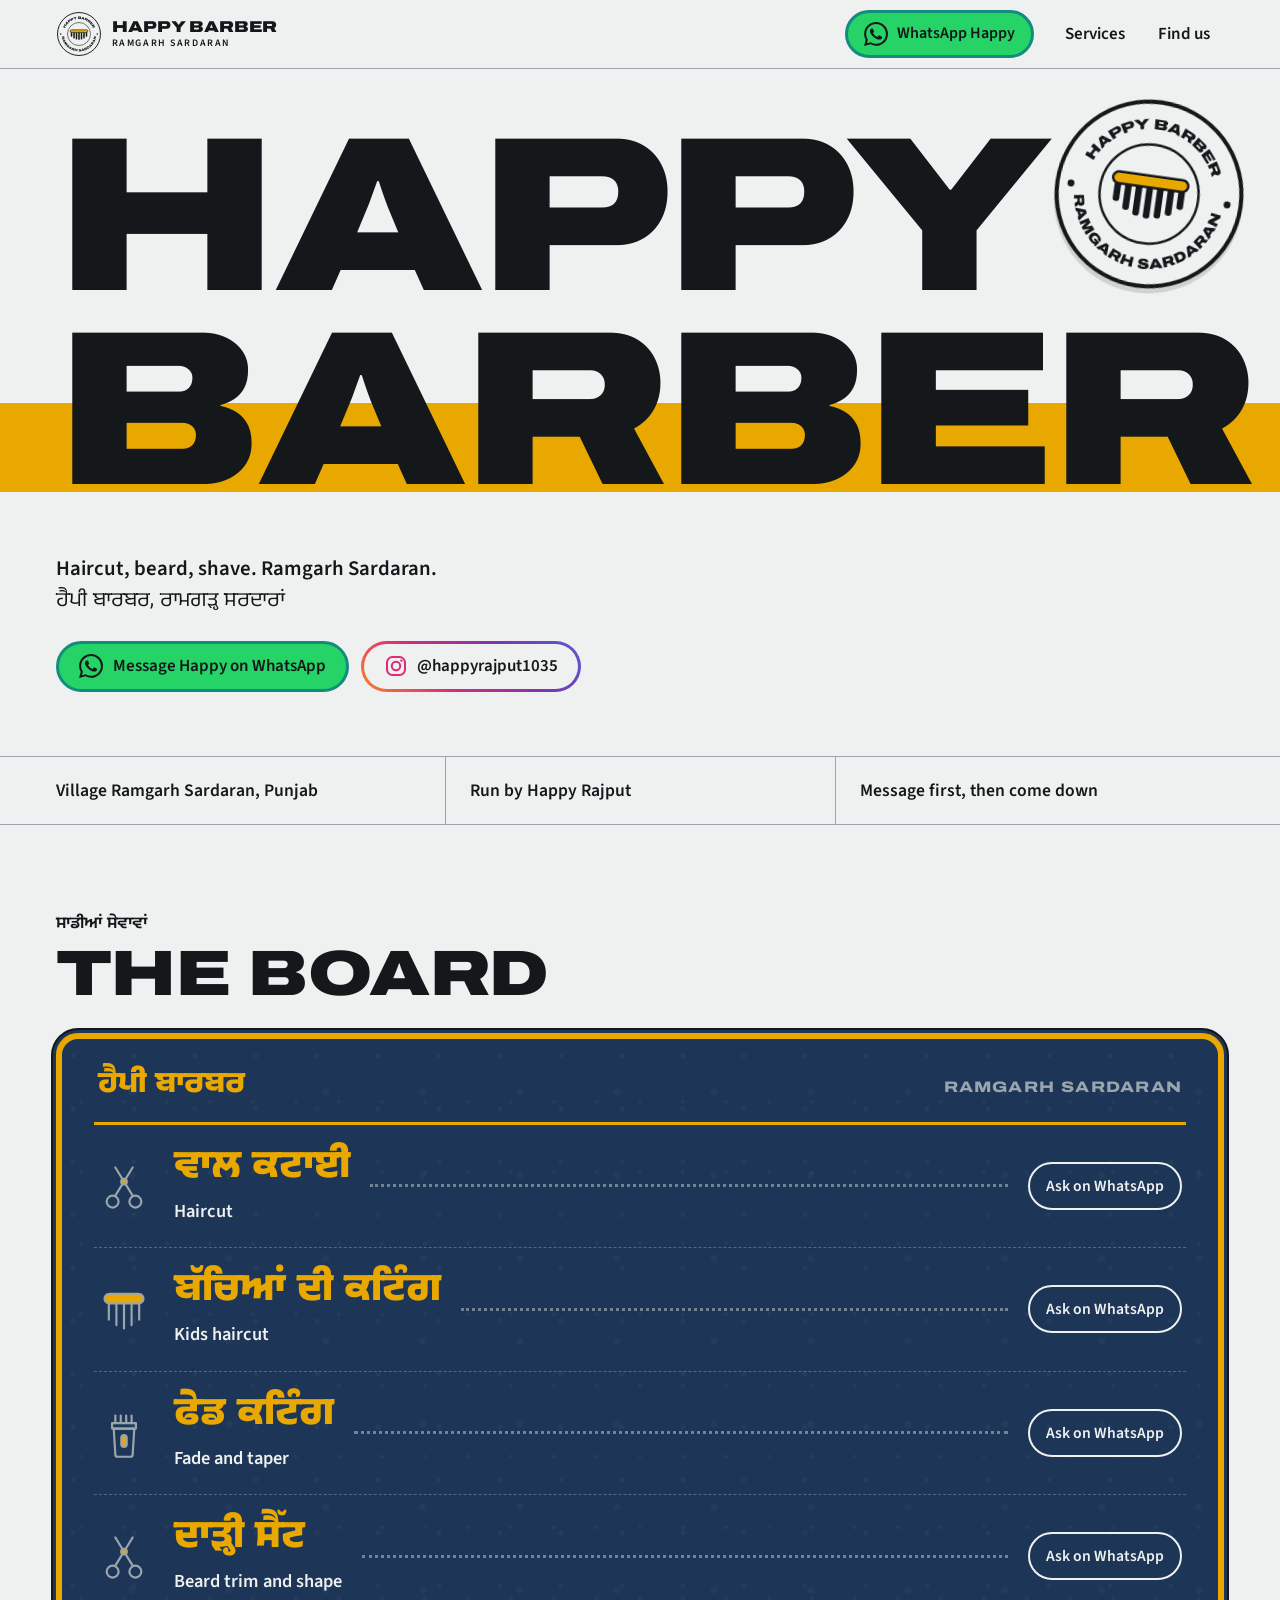
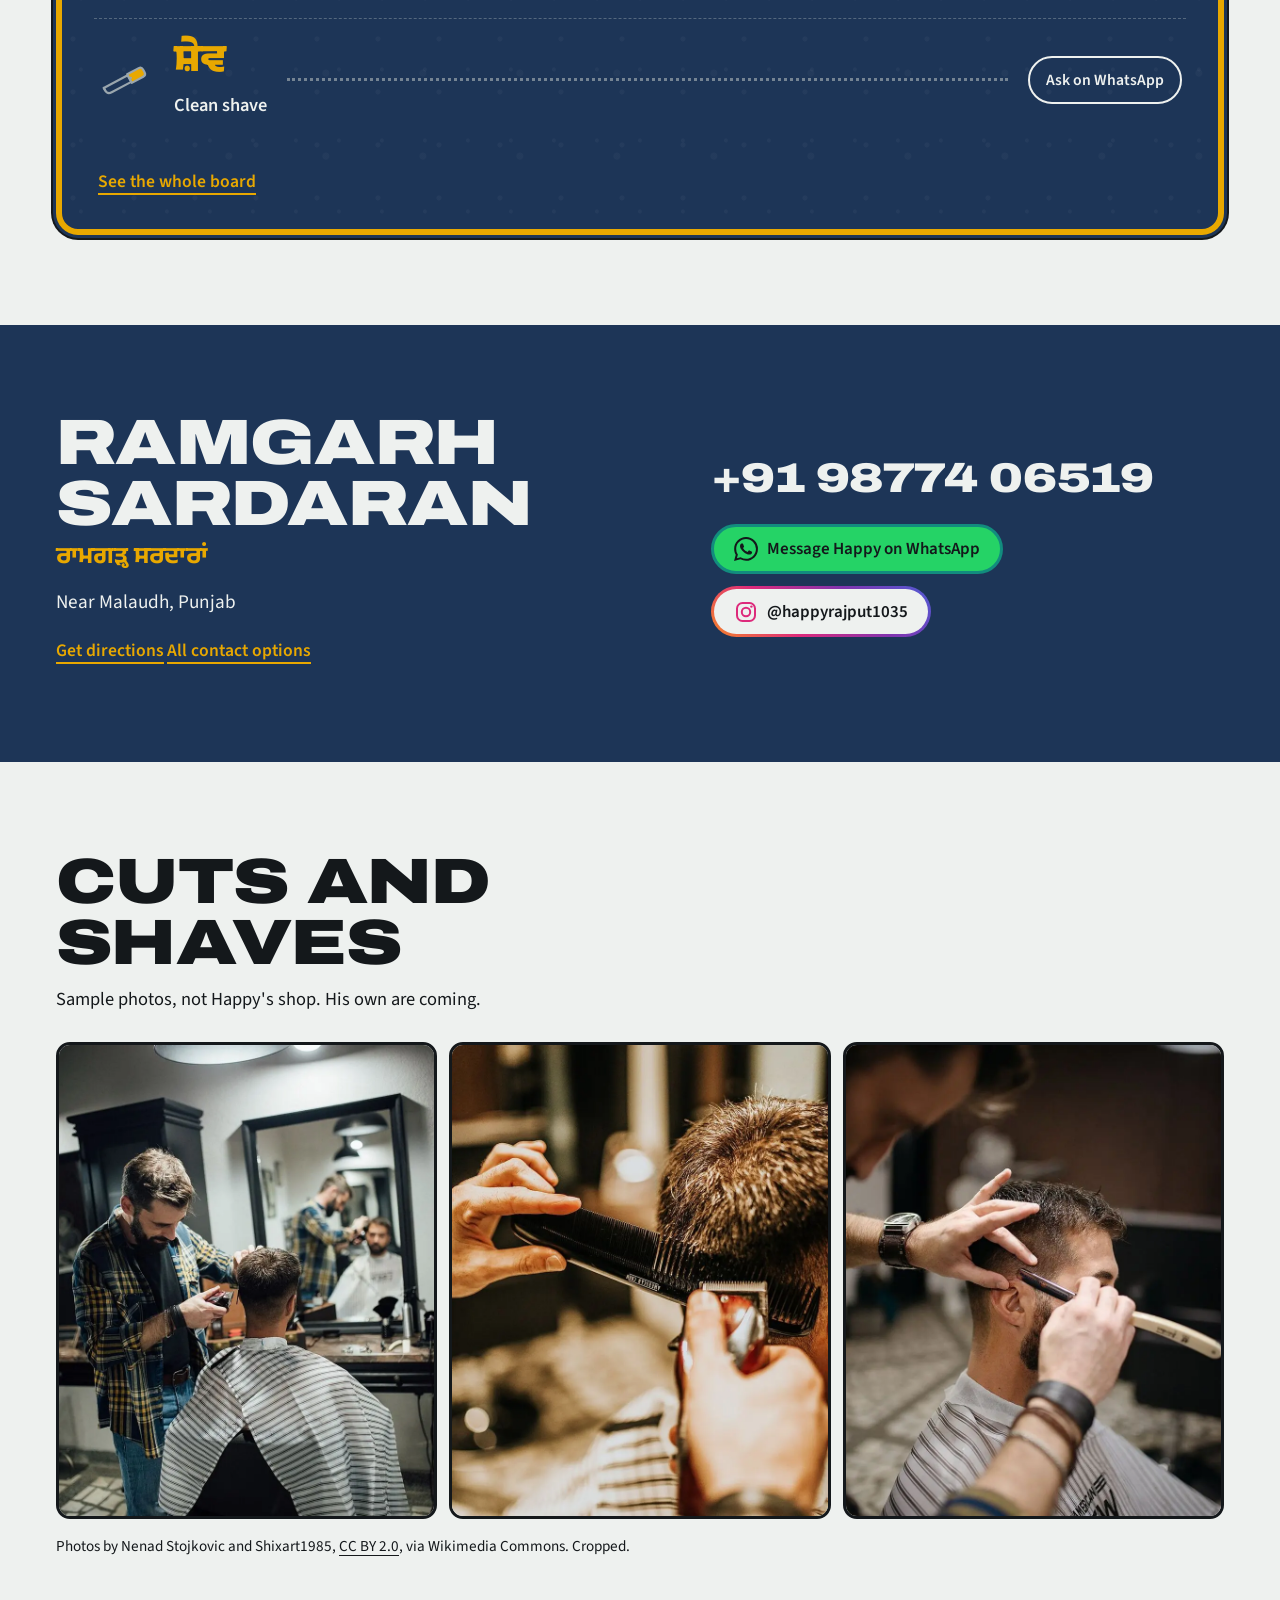
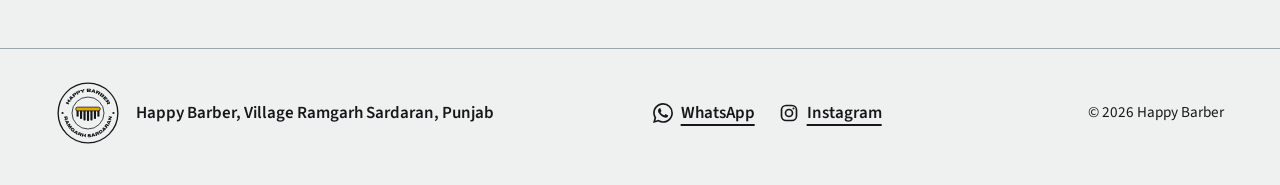
==== commit 6a64e434: "Redraw the hair clipper icon and add three licensed sample barber photos Clipper now has the blade t" ====
--- a/index.html
+++ b/index.html
@@ -193,14 +193,35 @@
   </section>
 
   <!-- PHOTO SLOT: from-the-chair row, 3 images, 4:5 -->
-  <!-- Hidden by CSS until photos exist. To use it: add the class has-photos to the section,
-       then paste three pictures into the row, for example:
-       <picture><source srcset="images/example.webp" type="image/webp"><img src="images/example.jpg" alt="Describe what the photo shows" width="800" height="1000" loading="lazy"></picture> -->
-  <section class="section chair" aria-labelledby="chair-title">
+  <!-- These three are licensed sample photos (see images/manifest.json), not Happy's shop.
+       When Happy sends real photos, swap the files and alt text here, then delete the sample note and credit. -->
+  <section class="section chair has-photos" aria-labelledby="chair-title">
     <div class="wrap">
-      <h2 class="display section__title" id="chair-title">From the chair</h2>
+      <div class="section__head">
+        <h2 class="display section__title" id="chair-title">Cuts and shaves</h2>
+        <p class="section__intro">Sample photos, not Happy's shop. His own are coming.</p>
+      </div>
       <div class="chair__row">
-      </div>
+        <figure>
+          <picture>
+            <source srcset="images/barber-trimming-hair-with-clipper-in-front-of-mirror.webp" type="image/webp">
+            <img src="images/barber-trimming-hair-with-clipper-in-front-of-mirror.jpg" width="800" height="1000" alt="A barber in a checked shirt trims a seated client's hair with a clipper, with a mirror behind them" loading="lazy">
+          </picture>
+        </figure>
+        <figure>
+          <picture>
+            <source srcset="images/barber-holding-comb-and-clipper-against-short-hair.webp" type="image/webp">
+            <img src="images/barber-holding-comb-and-clipper-against-short-hair.jpg" width="800" height="1000" alt="Close view of a barber's hands holding a comb and a clipper against a client's short hair" loading="lazy">
+          </picture>
+        </figure>
+        <figure>
+          <picture>
+            <source srcset="images/barber-shaving-hairline-with-straight-razor.webp" type="image/webp">
+            <img src="images/barber-shaving-hairline-with-straight-razor.jpg" width="800" height="1000" alt="A barber shaves the hairline of a seated client with a straight razor" loading="lazy">
+          </picture>
+        </figure>
+      </div>
+      <p class="chair__credit">Photos by Nenad Stojkovic and Shixart1985, <a href="https://creativecommons.org/licenses/by/2.0" target="_blank" rel="noopener noreferrer">CC BY 2.0</a>, via Wikimedia Commons. Cropped.</p>
     </div>
   </section>
 
@@ -243,13 +264,13 @@
     </g>
   </symbol>
   <symbol id="t-clipper" viewBox="0 0 48 48">
-    <path d="M15 15 Q15 5 24 5 Q33 5 33 15 V32 H15 Z"/>
-    <path d="M13 32 H35 V37 H13 Z"/>
-    <path d="M17 37 V43"/>
-    <path d="M22 37 V43"/>
-    <path d="M27 37 V43"/>
-    <path d="M32 37 V43"/>
-    <rect x="21.5" y="12" width="5" height="10" rx="2.5" fill="var(--sarson)"/>
+    <path d="M13 14 H35 V19 H13 Z"/>
+    <path d="M16 14 V7"/>
+    <path d="M21 14 V7"/>
+    <path d="M26 14 V7"/>
+    <path d="M31 14 V7"/>
+    <path d="M14.5 19 H33.5 L32 43 Q31.9 45 30 45 H18 Q16.1 45 16 43 Z"/>
+    <rect x="21.5" y="25" width="5" height="11" rx="2.5" fill="var(--sarson)"/>
   </symbol>
 </svg>
 </body>
--- a/styles.css
+++ b/styles.css
@@ -613,7 +613,10 @@
 .chair { display: none; }
 .chair.has-photos { display: block; }
 .chair__row { display: grid; gap: 12px; grid-template-columns: repeat(3, 1fr); }
-.chair__row img { width: 100%; aspect-ratio: 4 / 5; object-fit: cover; }
+.chair__row img { width: 100%; height: auto; aspect-ratio: 4 / 5; object-fit: cover; border: 3px solid var(--razor); border-radius: 14px; }
+.chair__credit { margin-top: 1rem; font-size: 0.95rem; }
+.chair__credit a { text-underline-offset: 4px; }
+@media (max-width: 599px) { .chair__row { grid-template-columns: 1fr; max-width: 22rem; } }
 
 /* ---------- Page header (inner pages) ---------- */
 
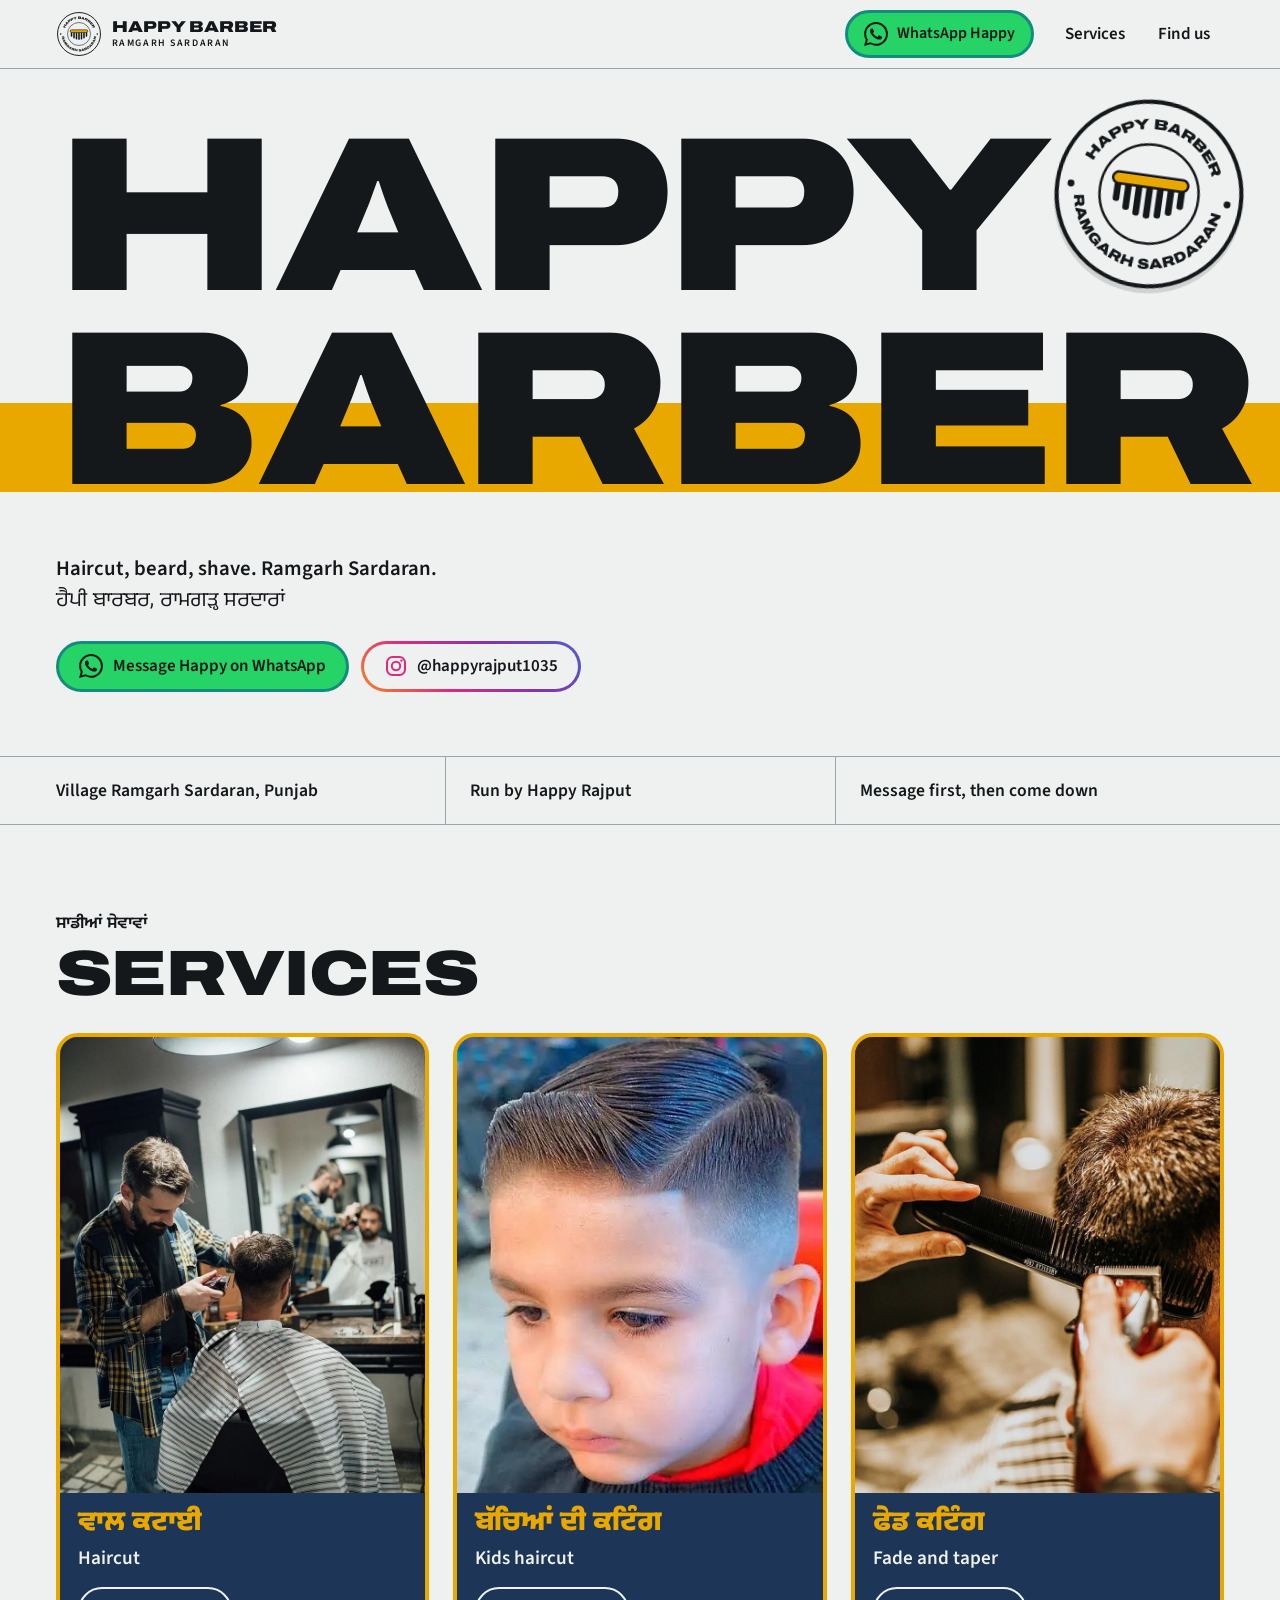
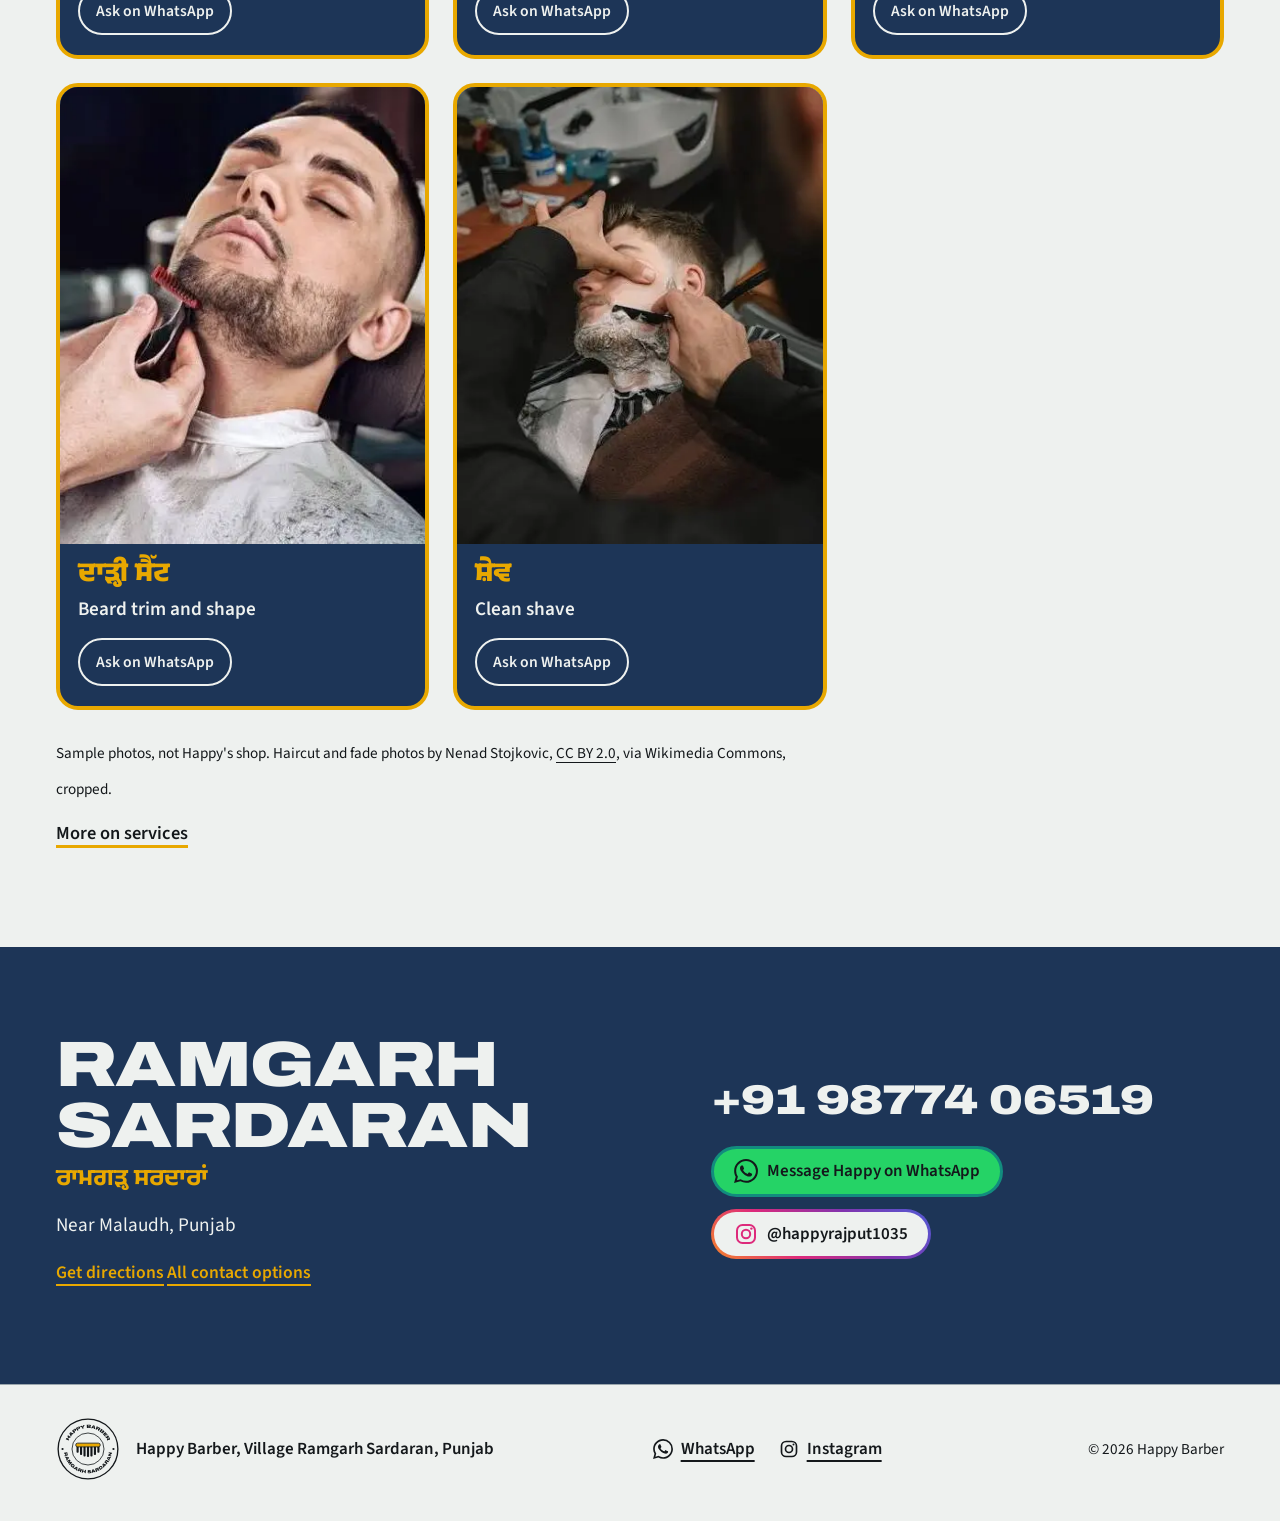
==== commit cb02eb34: "Replace the signboard with image cards for each service Five services now show a photo, Punjabi and " ====
--- a/index.html
+++ b/index.html
@@ -94,82 +94,88 @@
     </div>
   </section>
 
-  <section class="section" aria-labelledby="board-title">
+  <section class="section" aria-labelledby="services-title">
     <div class="wrap">
       <div class="section__head">
         <span class="eyebrow" lang="pa">ਸਾਡੀਆਂ ਸੇਵਾਵਾਂ</span>
-        <h2 class="display section__title" id="board-title">The Board</h2>
+        <h2 class="display section__title" id="services-title">Services</h2>
       </div>
       <!-- TO CONFIRM: the service list is a generic village barber menu, not Happy's confirmed list. -->
-    <div class="board">
-      <div class="board__plate">
-        <span class="board__plate-pa" lang="pa">ਹੈਪੀ ਬਾਰਬਰ</span>
-        <span class="board__plate-en">Ramgarh Sardaran</span>
-      </div>
-      <ul class="board__rows">
-      <li class="board__row">
-        <svg class="tool" viewBox="0 0 48 48" aria-hidden="true" focusable="false"><use href="#t-scissors"/></svg>
-        <div class="board__text">
-          <span class="board__pa" lang="pa">ਵਾਲ ਕਟਾਈ</span>
-          <span class="board__en">Haircut</span>
-        </div>
-        <div class="board__action">
-          <span class="board__leader" aria-hidden="true"></span>
+      <!-- PHOTO SLOTS: these are sample photos, not Happy's shop. To use his own, replace the jpg and webp files named in each card and update the alt text. -->
+      <ul class="svc-grid">
+      <li class="svc">
+        <figure class="svc__fig">
+          <picture>
+            <source srcset="images/barber-trimming-hair-with-clipper-in-front-of-mirror.webp" type="image/webp">
+            <img src="images/barber-trimming-hair-with-clipper-in-front-of-mirror.jpg" width="800" height="1000" alt="A barber in a checked shirt trims a seated client's hair with a clipper, with a mirror behind them" loading="lazy">
+          </picture>
+        </figure>
+        <div class="svc__body">
+          <span class="svc__pa" lang="pa">ਵਾਲ ਕਟਾਈ</span>
+          <h3 class="svc__en">Haircut</h3>
           <!-- <span class="rate">Rs 000</span> -->
           <a class="pill" data-service="haircut" href="https://wa.me/919877406519?text=Sat%20Sri%20Akal%20Happy%2C%20I%20want%20a%20haircut%20at%20your%20shop%20in%20Ramgarh%20Sardaran.%20Are%20you%20free%20today%3F" target="_blank" rel="noopener noreferrer">Ask on WhatsApp<span class="visually-hidden">: Haircut</span></a>
         </div>
       </li>
-      <li class="board__row">
-        <svg class="tool" viewBox="0 0 48 48" aria-hidden="true" focusable="false"><use href="#t-comb"/></svg>
-        <div class="board__text">
-          <span class="board__pa" lang="pa">ਬੱਚਿਆਂ ਦੀ ਕਟਿੰਗ</span>
-          <span class="board__en">Kids haircut</span>
-        </div>
-        <div class="board__action">
-          <span class="board__leader" aria-hidden="true"></span>
+      <li class="svc">
+        <figure class="svc__fig">
+          <picture>
+            <source srcset="images/kids-haircut-with-neat-side-parting.webp" type="image/webp">
+            <img src="images/kids-haircut-with-neat-side-parting.jpg" width="452" height="565" alt="A young boy in a barber's cape with a neat side-parted haircut and short faded sides" loading="lazy">
+          </picture>
+        </figure>
+        <div class="svc__body">
+          <span class="svc__pa" lang="pa">ਬੱਚਿਆਂ ਦੀ ਕਟਿੰਗ</span>
+          <h3 class="svc__en">Kids haircut</h3>
           <!-- <span class="rate">Rs 000</span> -->
           <a class="pill" data-service="kids haircut" href="https://wa.me/919877406519?text=Sat%20Sri%20Akal%20Happy%2C%20I%20want%20a%20kids%20haircut%20at%20your%20shop%20in%20Ramgarh%20Sardaran.%20Are%20you%20free%20today%3F" target="_blank" rel="noopener noreferrer">Ask on WhatsApp<span class="visually-hidden">: Kids haircut</span></a>
         </div>
       </li>
-      <li class="board__row">
-        <svg class="tool" viewBox="0 0 48 48" aria-hidden="true" focusable="false"><use href="#t-clipper"/></svg>
-        <div class="board__text">
-          <span class="board__pa" lang="pa">ਫੇਡ ਕਟਿੰਗ</span>
-          <span class="board__en">Fade and taper</span>
-        </div>
-        <div class="board__action">
-          <span class="board__leader" aria-hidden="true"></span>
+      <li class="svc">
+        <figure class="svc__fig">
+          <picture>
+            <source srcset="images/barber-holding-comb-and-clipper-against-short-hair.webp" type="image/webp">
+            <img src="images/barber-holding-comb-and-clipper-against-short-hair.jpg" width="800" height="1000" alt="Close view of a barber's hands holding a comb and a clipper against a client's short hair" loading="lazy">
+          </picture>
+        </figure>
+        <div class="svc__body">
+          <span class="svc__pa" lang="pa">ਫੇਡ ਕਟਿੰਗ</span>
+          <h3 class="svc__en">Fade and taper</h3>
           <!-- <span class="rate">Rs 000</span> -->
           <a class="pill" data-service="fade and taper" href="https://wa.me/919877406519?text=Sat%20Sri%20Akal%20Happy%2C%20I%20want%20a%20fade%20and%20taper%20at%20your%20shop%20in%20Ramgarh%20Sardaran.%20Are%20you%20free%20today%3F" target="_blank" rel="noopener noreferrer">Ask on WhatsApp<span class="visually-hidden">: Fade and taper</span></a>
         </div>
       </li>
-      <li class="board__row">
-        <svg class="tool" viewBox="0 0 48 48" aria-hidden="true" focusable="false"><use href="#t-scissors"/></svg>
-        <div class="board__text">
-          <span class="board__pa" lang="pa">ਦਾੜ੍ਹੀ ਸੈੱਟ</span>
-          <span class="board__en">Beard trim and shape</span>
-        </div>
-        <div class="board__action">
-          <span class="board__leader" aria-hidden="true"></span>
+      <li class="svc">
+        <figure class="svc__fig">
+          <picture>
+            <source srcset="images/barber-trimming-beard-with-trimmer-client-leaning-back.webp" type="image/webp">
+            <img src="images/barber-trimming-beard-with-trimmer-client-leaning-back.jpg" width="358" height="447" alt="A barber trims the beard of a client leaning back in the chair" loading="lazy">
+          </picture>
+        </figure>
+        <div class="svc__body">
+          <span class="svc__pa" lang="pa">ਦਾੜ੍ਹੀ ਸੈੱਟ</span>
+          <h3 class="svc__en">Beard trim and shape</h3>
           <!-- <span class="rate">Rs 000</span> -->
           <a class="pill" data-service="beard trim and shape" href="https://wa.me/919877406519?text=Sat%20Sri%20Akal%20Happy%2C%20I%20want%20a%20beard%20trim%20and%20shape%20at%20your%20shop%20in%20Ramgarh%20Sardaran.%20Are%20you%20free%20today%3F" target="_blank" rel="noopener noreferrer">Ask on WhatsApp<span class="visually-hidden">: Beard trim and shape</span></a>
         </div>
       </li>
-      <li class="board__row">
-        <svg class="tool" viewBox="0 0 48 48" aria-hidden="true" focusable="false"><use href="#t-razor"/></svg>
-        <div class="board__text">
-          <span class="board__pa" lang="pa">ਸ਼ੇਵ</span>
-          <span class="board__en">Clean shave</span>
-        </div>
-        <div class="board__action">
-          <span class="board__leader" aria-hidden="true"></span>
+      <li class="svc">
+        <figure class="svc__fig">
+          <picture>
+            <source srcset="images/barber-shaving-foamed-beard-with-straight-razor.webp" type="image/webp">
+            <img src="images/barber-shaving-foamed-beard-with-straight-razor.jpg" width="399" height="499" alt="A barber shaves a foam-covered beard with a straight razor" loading="lazy">
+          </picture>
+        </figure>
+        <div class="svc__body">
+          <span class="svc__pa" lang="pa">ਸ਼ੇਵ</span>
+          <h3 class="svc__en">Clean shave</h3>
           <!-- <span class="rate">Rs 000</span> -->
           <a class="pill" data-service="clean shave" href="https://wa.me/919877406519?text=Sat%20Sri%20Akal%20Happy%2C%20I%20want%20a%20clean%20shave%20at%20your%20shop%20in%20Ramgarh%20Sardaran.%20Are%20you%20free%20today%3F" target="_blank" rel="noopener noreferrer">Ask on WhatsApp<span class="visually-hidden">: Clean shave</span></a>
         </div>
       </li>
       </ul>
-      <p class="board__more"><a href="services.html">See the whole board</a></p>
-    </div>
+      <p class="credit">Sample photos, not Happy's shop. Haircut and fade photos by Nenad Stojkovic, <a href="https://creativecommons.org/licenses/by/2.0" target="_blank" rel="noopener noreferrer">CC BY 2.0</a>, via Wikimedia Commons, cropped.</p>
+      <p class="more"><a href="services.html">More on services</a></p>
     </div>
   </section>
 
@@ -192,39 +198,6 @@
     </div>
   </section>
 
-  <!-- PHOTO SLOT: from-the-chair row, 3 images, 4:5 -->
-  <!-- These three are licensed sample photos (see images/manifest.json), not Happy's shop.
-       When Happy sends real photos, swap the files and alt text here, then delete the sample note and credit. -->
-  <section class="section chair has-photos" aria-labelledby="chair-title">
-    <div class="wrap">
-      <div class="section__head">
-        <h2 class="display section__title" id="chair-title">Cuts and shaves</h2>
-        <p class="section__intro">Sample photos, not Happy's shop. His own are coming.</p>
-      </div>
-      <div class="chair__row">
-        <figure>
-          <picture>
-            <source srcset="images/barber-trimming-hair-with-clipper-in-front-of-mirror.webp" type="image/webp">
-            <img src="images/barber-trimming-hair-with-clipper-in-front-of-mirror.jpg" width="800" height="1000" alt="A barber in a checked shirt trims a seated client's hair with a clipper, with a mirror behind them" loading="lazy">
-          </picture>
-        </figure>
-        <figure>
-          <picture>
-            <source srcset="images/barber-holding-comb-and-clipper-against-short-hair.webp" type="image/webp">
-            <img src="images/barber-holding-comb-and-clipper-against-short-hair.jpg" width="800" height="1000" alt="Close view of a barber's hands holding a comb and a clipper against a client's short hair" loading="lazy">
-          </picture>
-        </figure>
-        <figure>
-          <picture>
-            <source srcset="images/barber-shaving-hairline-with-straight-razor.webp" type="image/webp">
-            <img src="images/barber-shaving-hairline-with-straight-razor.jpg" width="800" height="1000" alt="A barber shaves the hairline of a seated client with a straight razor" loading="lazy">
-          </picture>
-        </figure>
-      </div>
-      <p class="chair__credit">Photos by Nenad Stojkovic and Shixart1985, <a href="https://creativecommons.org/licenses/by/2.0" target="_blank" rel="noopener noreferrer">CC BY 2.0</a>, via Wikimedia Commons. Cropped.</p>
-    </div>
-  </section>
-
 </main>
 <footer class="site-footer">
   <div class="wrap site-footer__grid">
@@ -239,39 +212,5 @@
     <p class="site-footer__copy">&copy; <span data-year>2026</span> Happy Barber</p>
   </div>
 </footer>
-<svg class="visually-hidden" aria-hidden="true" focusable="false">
-  <symbol id="t-scissors" viewBox="0 0 48 48">
-    <path d="M16 32 L32 6"/>
-    <path d="M32 32 L16 6"/>
-    <circle cx="13.5" cy="37.5" r="5.5"/>
-    <circle cx="34.5" cy="37.5" r="5.5"/>
-    <circle cx="24" cy="19" r="2.6" fill="var(--sarson)"/>
-  </symbol>
-  <symbol id="t-comb" viewBox="0 0 48 48">
-    <rect x="6" y="9" width="36" height="9" rx="4.5" fill="var(--sarson)"/>
-    <path d="M10 18 V33"/>
-    <path d="M17 18 V38"/>
-    <path d="M24 18 V41"/>
-    <path d="M31 18 V38"/>
-    <path d="M38 18 V33"/>
-  </symbol>
-  <symbol id="t-razor" viewBox="0 0 48 48">
-    <g transform="rotate(-28 24 25)">
-      <path d="M5 21 H30 V28 H9.5 Q5 28 5 23.5 Z"/>
-      <path d="M5 21 V23.5"/>
-      <path d="M30 20 H42 Q45 20 45 23 V26 Q45 29 42 29 H30 Z" fill="var(--sarson)"/>
-      <circle cx="31.5" cy="24.5" r="1" fill="var(--steel)" stroke="none"/>
-    </g>
-  </symbol>
-  <symbol id="t-clipper" viewBox="0 0 48 48">
-    <path d="M13 14 H35 V19 H13 Z"/>
-    <path d="M16 14 V7"/>
-    <path d="M21 14 V7"/>
-    <path d="M26 14 V7"/>
-    <path d="M31 14 V7"/>
-    <path d="M14.5 19 H33.5 L32 43 Q31.9 45 30 45 H18 Q16.1 45 16 43 Z"/>
-    <rect x="21.5" y="25" width="5" height="11" rx="2.5" fill="var(--sarson)"/>
-  </symbol>
-</svg>
 </body>
 </html>
--- a/styles.css
+++ b/styles.css
@@ -398,113 +398,67 @@
 .section__title { font-size: clamp(2.2rem, 7vw, 4rem); }
 .section__intro { margin-top: 0.75rem; font-size: 1.15rem; }
 
-/* ---------- The Signboard ---------- */
-
-.board {
-  position: relative;
-  background-color: var(--dastaar);
-  /* Paint-chip wear: tiny flecks, CSS only, under 4 percent opacity. */
-  background-image:
-    radial-gradient(circle at 18% 32%, rgba(238, 241, 239, 0.035) 0 2px, transparent 3px),
-    radial-gradient(circle at 72% 64%, rgba(238, 241, 239, 0.03) 0 3px, transparent 4px),
-    radial-gradient(circle at 44% 88%, rgba(238, 241, 239, 0.035) 0 1.5px, transparent 2.5px);
-  background-size: 61px 53px, 97px 83px, 43px 71px;
-  border: 6px solid var(--sarson);
+/* ---------- Service cards ---------- */
+
+.svc-grid { display: grid; gap: 20px; }
+
+.svc {
+  display: flex;
+  flex-direction: column;
+  background: var(--dastaar);
+  color: var(--lather);
+  border: 4px solid var(--sarson);
   border-radius: var(--radius);
-  box-shadow: 0 0 0 3px var(--dastaar), 0 0 0 5px var(--razor);
-  color: var(--lather);
-  padding: 20px 14px 8px;
-}
-
-.board__plate {
+  overflow: hidden;
+}
+
+.svc__fig { background: var(--steel); }
+.svc__fig img { width: 100%; height: auto; aspect-ratio: 4 / 5; object-fit: cover; }
+
+.svc__body {
   display: flex;
-  flex-wrap: wrap;
-  align-items: baseline;
-  justify-content: space-between;
-  gap: 0.25rem 1rem;
-  padding: 0 4px 14px;
-  border-bottom: 3px solid var(--sarson);
-}
-.board__plate-pa { color: var(--sarson); font-weight: 800; font-size: 1.5rem; }
-.board__plate-en {
-  font-family: var(--font-display);
-  font-stretch: 125%;
-  font-weight: 800;
-  text-transform: uppercase;
-  letter-spacing: 0.08em;
-  font-size: 0.8rem;
-  color: var(--steel);
-}
-
-.board__row {
-  display: grid;
-  grid-template-columns: 44px minmax(0, 1fr);
-  grid-template-areas:
-    "tool text"
-    ". action";
-  column-gap: 12px;
-  row-gap: 4px;
-  padding: 18px 4px;
-  border-bottom: 1px dashed rgba(154, 166, 173, 0.45);
-}
-.board__row:last-child { border-bottom: 0; }
-
-.tool {
-  grid-area: tool;
-  width: 44px;
-  height: 44px;
-  margin-top: 2px;
-  fill: none;
-  stroke: var(--steel);
-  stroke-width: 2;
-  stroke-linecap: round;
-  stroke-linejoin: round;
-}
-
-.board__text { grid-area: text; min-width: 0; }
-.board__pa {
-  display: block;
+  flex-direction: column;
+  align-items: flex-start;
+  flex: 1;
+  padding: 16px 18px 20px;
+}
+.svc__pa {
   color: var(--sarson);
   font-family: var(--font-pa);
   font-weight: 800;
-  font-size: clamp(1.75rem, 6.4vw, 2.5rem);
-  line-height: 1.2;
-}
-.board__en {
-  display: block;
-  margin-top: 2px;
+  font-size: 1.75rem;
+  line-height: 1.25;
+}
+.svc__en { margin-top: 2px; font-size: 1.2rem; font-weight: 600; line-height: 1.3; }
+.svc__desc { margin-top: 6px; font-size: 1rem; color: var(--steel); }
+.svc__body .pill { margin-top: auto; }
+.svc__body .svc__en + .pill, .svc__body .svc__desc + .pill { margin-top: 16px; }
+
+@media (min-width: 600px) { .svc-grid { grid-template-columns: repeat(2, 1fr); } }
+@media (min-width: 900px) { .svc-grid { grid-template-columns: repeat(3, 1fr); gap: 24px; } }
+
+.credit { margin-top: 1.25rem; font-size: 0.95rem; max-width: 46rem; }
+.credit a { display: inline-flex; align-items: center; min-height: 48px; text-underline-offset: 4px; }
+
+.more { margin-top: 0.5rem; }
+.more a {
+  display: inline-flex;
+  align-items: center;
+  min-height: 48px;
   font-weight: 600;
   font-size: 1.15rem;
-  color: var(--lather);
-}
-.board__desc {
-  display: block;
-  margin-top: 4px;
-  font-size: 1rem;
-  color: var(--steel);
-}
-
-.board__action {
-  grid-area: action;
-  display: flex;
-  align-items: center;
-  gap: 10px;
-  margin-top: 6px;
-}
-.board__leader {
-  flex: 1;
-  min-width: 16px;
-  align-self: center;
-  border-bottom: 3px dotted rgba(154, 166, 173, 0.7);
-}
-
-/* Prices slot: uncomment the span in the markup and these styles are ready. */
+  text-underline-offset: 6px;
+  text-decoration-thickness: 3px;
+  text-decoration-color: var(--sarson);
+}
+
+/* Prices slot: uncomment the span in a card and these styles are ready. */
 .rate {
   font-family: var(--font-display);
   font-stretch: 125%;
   font-weight: 800;
   color: var(--sarson);
-  white-space: nowrap;
+  margin-top: 8px;
 }
 
 .pill {
@@ -524,42 +478,6 @@
   white-space: nowrap;
 }
 .pill:hover { background: var(--sarson); border-color: var(--sarson); color: var(--razor); }
-
-.board__more { display: flex; justify-content: flex-start; padding: 16px 4px 12px; }
-.board__more a {
-  display: inline-flex;
-  align-items: center;
-  min-height: 48px;
-  color: var(--sarson);
-  font-weight: 600;
-  font-size: 1.1rem;
-  text-underline-offset: 6px;
-  text-decoration-thickness: 2px;
-}
-
-@media (min-width: 640px) {
-  .board { padding: 28px 32px 12px; }
-  .board__plate-pa { font-size: 1.9rem; }
-  .board__plate-en { font-size: 0.95rem; }
-  .board__row {
-    grid-template-columns: 56px auto minmax(24px, 1fr) auto;
-    grid-template-areas: "tool text leader action";
-    align-items: center;
-    column-gap: 20px;
-    padding: 22px 4px;
-  }
-  .tool { width: 52px; height: 52px; }
-  .board__action { display: contents; }
-  .board__leader { grid-area: leader; align-self: center; }
-  .board__action .pill { grid-area: action; }
-  .board__action .rate { grid-area: action; }
-}
-
-/* Reveal: rows start tucked and hidden only when JS marks them pending. */
-@media (prefers-reduced-motion: no-preference) {
-  .board__row { transition: opacity 0.4s ease, transform 0.4s ease; }
-  .board__row.is-pending { opacity: 0; transform: translateY(8px); }
-}
 
 /* ---------- Find us band (navy) ---------- */
 
@@ -607,16 +525,6 @@
 @media (min-width: 900px) {
   .band__grid { grid-template-columns: 1.15fr 1fr; gap: 4rem; }
 }
-
-/* ---------- From the chair (photo slot, hidden until photos exist) ---------- */
-
-.chair { display: none; }
-.chair.has-photos { display: block; }
-.chair__row { display: grid; gap: 12px; grid-template-columns: repeat(3, 1fr); }
-.chair__row img { width: 100%; height: auto; aspect-ratio: 4 / 5; object-fit: cover; border: 3px solid var(--razor); border-radius: 14px; }
-.chair__credit { margin-top: 1rem; font-size: 0.95rem; }
-.chair__credit a { text-underline-offset: 4px; }
-@media (max-width: 599px) { .chair__row { grid-template-columns: 1fr; max-width: 22rem; } }
 
 /* ---------- Page header (inner pages) ---------- */
 
